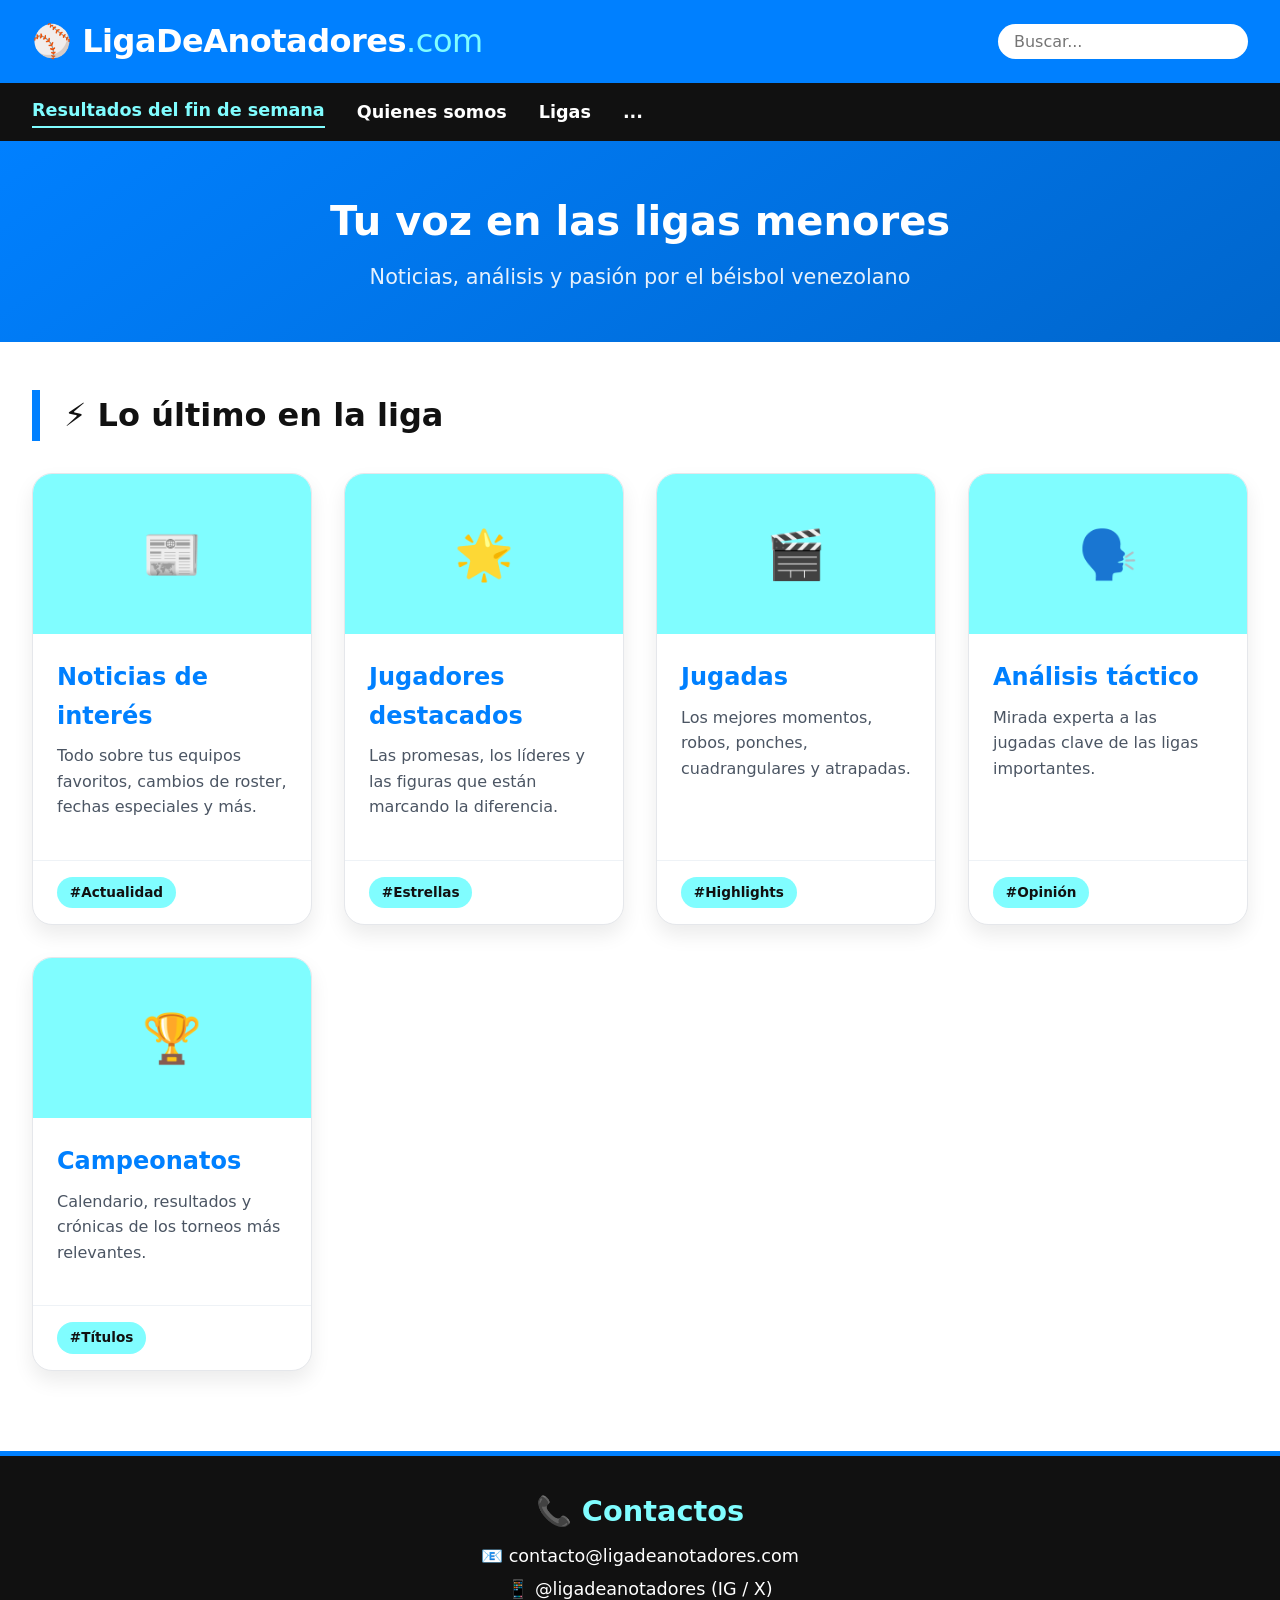
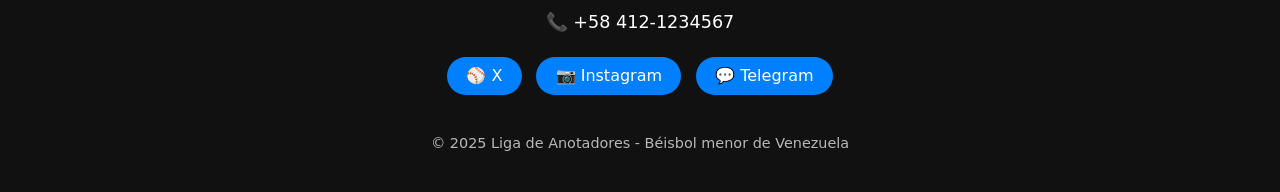
==== index.html @ 4afdf078 "prueba proyecto de beisbol" ====
<!DOCTYPE html>
<html lang="es">
<head>
    <meta charset="UTF-8">
    <meta name="viewport" content="width=device-width, initial-scale=1.0">
    <title>Liga de Anotadores - Inicio</title>
    <link rel="stylesheet" href="css/style.css">
</head>
<body>
    <header>
        <div class="logo">⚾ LigaDeAnotadores<span>.com</span></div>
        <div class="buscador">
            <input type="text" placeholder="Buscar...">
        </div>
    </header>

    <nav>
        <a href="index.html" class="active">Resultados del fin de semana</a>
        <a href="quienes-somos.html">Quienes somos</a>
        <a href="monumental.html">Ligas</a>
        <a href="#">...</a>
    </nav>

    <div class="hero">
        <h1>Tu voz en las ligas menores</h1>
        <p>Noticias, análisis y pasión por el béisbol venezolano</p>
    </div>

    <main>
        <section class="cards-section">
            <h2>⚡ Lo último en la liga</h2>
            <div class="cards-grid">
                <!-- Tarjeta 1 - Noticias de interés -->
                <div class="card">
                    <div class="card-image">📰</div>
                    <div class="card-content">
                        <h3>Noticias de interés</h3>
                        <p>Todo sobre tus equipos favoritos, cambios de roster, fechas especiales y más.</p>
                    </div>
                    <div class="card-footer">
                        <span class="badge">#Actualidad</span>
                    </div>
                </div>

                <!-- Tarjeta 2 - Jugadores destacados -->
                <div class="card">
                    <div class="card-image">🌟</div>
                    <div class="card-content">
                        <h3>Jugadores destacados</h3>
                        <p>Las promesas, los líderes y las figuras que están marcando la diferencia.</p>
                    </div>
                    <div class="card-footer">
                        <span class="badge">#Estrellas</span>
                    </div>
                </div>

                <!-- Tarjeta 3 - Jugadas -->
                <div class="card">
                    <div class="card-image">🎬</div>
                    <div class="card-content">
                        <h3>Jugadas</h3>
                        <p>Los mejores momentos, robos, ponches, cuadrangulares y atrapadas.</p>
                    </div>
                    <div class="card-footer">
                        <span class="badge">#Highlights</span>
                    </div>
                </div>

                <!-- Tarjeta 4 - Opinión de jugadas en ligas importantes -->
                <div class="card">
                    <div class="card-image">🗣️</div>
                    <div class="card-content">
                        <h3>Análisis táctico</h3>
                        <p>Mirada experta a las jugadas clave de las ligas importantes.</p>
                    </div>
                    <div class="card-footer">
                        <span class="badge">#Opinión</span>
                    </div>
                </div>

                <!-- Tarjeta 5 - Mención de campeonatos importantes -->
                <div class="card">
                    <div class="card-image">🏆</div>
                    <div class="card-content">
                        <h3>Campeonatos</h3>
                        <p>Calendario, resultados y crónicas de los torneos más relevantes.</p>
                    </div>
                    <div class="card-footer">
                        <span class="badge">#Títulos</span>
                    </div>
                </div>
            </div>
        </section>
    </main>

    <footer>
        <h3>📞 Contactos</h3>
        <p>📧 contacto@ligadeanotadores.com</p>
        <p>📱 @ligadeanotadores (IG / X)</p>
        <p>📞 +58 412-1234567</p>
        <div class="redes">
            <span>⚾ X</span>
            <span>📷 Instagram</span>
            <span>💬 Telegram</span>
        </div>
        <p style="margin-top: 2rem; font-size: 0.9rem; opacity: 0.7;">© 2025 Liga de Anotadores - Béisbol menor de Venezuela</p>
    </footer>

    <script>
        console.log('⚾ Página de Liga de Anotadores lista!');
    </script>
</body>
</html>
---- css/style.css ----
/* ===== RESET Y ESTILOS GLOBALES ===== */
* {
    margin: 0;
    padding: 0;
    box-sizing: border-box;
    font-family: system-ui, -apple-system, 'Segoe UI', Roboto, 'Helvetica Neue', sans-serif;
}

body {
    background-color: white;
    color: #111;
    line-height: 1.6;
}

/* ===== COLORES DE LA LIGA ===== */
:root {
    --primary-blue: #0080ff;
    --secondary-blue: #80fdff;
    --black: #111;
    --white: #ffffff;
}

/* ===== HEADER ===== */
header {
    background-color: var(--primary-blue);
    color: white;
    padding: 1rem 2rem;
    display: flex;
    flex-wrap: wrap;
    align-items: center;
    justify-content: space-between;
    box-shadow: 0 4px 6px rgba(0,0,0,0.1);
}

.logo {
    font-size: 2rem;
    font-weight: 800;
    letter-spacing: -0.5px;
}
.logo span {
    color: var(--secondary-blue);
    font-weight: 300;
}

.buscador input {
    padding: 0.5rem 1rem;
    border: none;
    border-radius: 30px;
    width: 250px;
    font-size: 1rem;
    outline: none;
    transition: 0.2s;
}
.buscador input:focus {
    box-shadow: 0 0 0 3px var(--secondary-blue);
}

/* ===== NAVEGACIÓN ===== */
nav {
    background-color: var(--black);
    padding: 0.8rem 2rem;
    display: flex;
    flex-wrap: wrap;
    gap: 2rem;
    align-items: center;
}
nav a {
    color: white;
    text-decoration: none;
    font-weight: 600;
    transition: 0.2s;
    font-size: 1.1rem;
}
nav a:hover {
    color: var(--secondary-blue);
    transform: translateY(-2px);
}
nav a.active {
    color: var(--secondary-blue);
    border-bottom: 2px solid var(--secondary-blue);
    padding-bottom: 2px;
}

/* ===== HERO ===== */
.hero {
    background: linear-gradient(145deg, var(--primary-blue), #0066cc);
    color: white;
    padding: 3rem 2rem;
    text-align: center;
}
.hero h1 {
    font-size: 2.5rem;
    margin-bottom: 0.5rem;
}
.hero p {
    font-size: 1.3rem;
    opacity: 0.9;
}

/* ===== SECCIÓN DE TARJETAS ===== */
.cards-section {
    padding: 3rem 2rem;
    max-width: 1400px;
    margin: 0 auto;
}
.cards-section h2 {
    font-size: 2rem;
    margin-bottom: 2rem;
    border-left: 8px solid var(--primary-blue);
    padding-left: 1.5rem;
    color: var(--black);
}

.cards-grid {
    display: grid;
    grid-template-columns: repeat(auto-fit, minmax(280px, 1fr));
    gap: 2rem;
}

.card {
    background: var(--white);
    border-radius: 20px;
    overflow: hidden;
    box-shadow: 0 10px 20px rgba(0,0,0,0.08);
    transition: 0.3s;
    border: 1px solid #e5e7eb;
    display: flex;
    flex-direction: column;
}
.card:hover {
    transform: translateY(-8px);
    box-shadow: 0 20px 30px rgba(0,128,255,0.2);
    border-color: var(--primary-blue);
}

.card-image {
    height: 160px;
    background-color: var(--secondary-blue);
    display: flex;
    align-items: center;
    justify-content: center;
    font-size: 3rem;
    color: var(--primary-blue);
    font-weight: bold;
}

.card-content {
    padding: 1.5rem;
    flex: 1;
}
.card-content h3 {
    font-size: 1.5rem;
    margin-bottom: 0.5rem;
    color: var(--primary-blue);
}
.card-content p {
    color: #4b5563;
    margin-bottom: 1rem;
}
.card-footer {
    padding: 1rem 1.5rem;
    border-top: 1px solid #eef2f6;
}
.badge {
    background-color: var(--secondary-blue);
    color: var(--black);
    padding: 0.3rem 0.8rem;
    border-radius: 50px;
    font-size: 0.85rem;
    font-weight: 600;
    display: inline-block;
}

/* ===== PÁGINA QUIENES SOMOS ===== */
.quienes-somos-container {
    display: flex;
    flex-wrap: wrap;
    max-width: 1400px;
    margin: 3rem auto;
    padding: 0 2rem;
    gap: 2rem;
}

/* Menú lateral */
.sidebar-menu {
    flex: 1;
    min-width: 280px;
    background-color: #f8fafc;
    border-radius: 20px;
    padding: 2rem;
    border: 1px solid #e5e7eb;
    height: fit-content;
}

.menu-item {
    margin-bottom: 1.5rem;
}

.menu-principal {
    font-size: 1.3rem;
    font-weight: 700;
    color: var(--primary-blue);
    margin-bottom: 0.8rem;
    border-bottom: 2px solid var(--secondary-blue);
    padding-bottom: 0.3rem;
}

.submenu {
    list-style: none;
    padding-left: 1rem;
}

.submenu li {
    margin-bottom: 0.8rem;
}

.submenu a {
    text-decoration: none;
    color: var(--black);
    font-size: 1.1rem;
    display: block;
    padding: 0.5rem 1rem;
    border-radius: 10px;
    transition: 0.2s;
}

.submenu a:hover {
    background-color: var(--secondary-blue);
    color: var(--black);
    transform: translateX(5px);
}

.submenu a.active {
    background-color: var(--primary-blue);
    color: white;
}

.menu-condiciones {
    margin-top: 2rem;
    padding-top: 1rem;
    border-top: 2px dashed var(--secondary-blue);
}

.menu-condiciones a {
    display: block;
    text-decoration: none;
    color: var(--black);
    font-size: 1.2rem;
    font-weight: 600;
    padding: 0.8rem 1rem;
    background-color: #e5e7eb;
    border-radius: 10px;
    transition: 0.2s;
}

.menu-condiciones a:hover {
    background-color: var(--primary-blue);
    color: white;
}

/* Área de contenido dinámico */
.content-area {
    flex: 3;
    min-width: 300px;
    background-color: white;
    border-radius: 20px;
    padding: 2rem;
    border: 1px solid #e5e7eb;
    box-shadow: 0 5px 15px rgba(0,0,0,0.05);
}

.content-header {
    display: flex;
    align-items: center;
    gap: 1rem;
    margin-bottom: 2rem;
    border-bottom: 3px solid var(--secondary-blue);
    padding-bottom: 1rem;
}

.content-header h2 {
    font-size: 2rem;
    color: var(--primary-blue);
}

.content-header .icon {
    font-size: 2.5rem;
}

.content-body {
    font-size: 1.1rem;
    color: #334155;
}

.content-body p {
    margin-bottom: 1.2rem;
}

.content-body ul, .content-body ol {
    margin-left: 1.5rem;
    margin-bottom: 1.2rem;
}

.content-body li {
    margin-bottom: 0.5rem;
}

.highlight-box {
    background-color: var(--secondary-blue);
    padding: 1.5rem;
    border-radius: 15px;
    margin: 1.5rem 0;
    border-left: 5px solid var(--primary-blue);
}

.highlight-box h4 {
    color: var(--primary-blue);
    margin-bottom: 0.5rem;
    font-size: 1.3rem;
}

/* ===== FOOTER ===== */
footer {
    background-color: var(--black);
    color: white;
    padding: 2rem;
    text-align: center;
    margin-top: 2rem;
    border-top: 5px solid var(--primary-blue);
}
footer h3 {
    font-size: 1.8rem;
    color: var(--secondary-blue);
    margin-bottom: 0.5rem;
}
footer p {
    margin: 0.3rem 0;
    font-size: 1.1rem;
}
.redes {
    margin-top: 1rem;
}
.redes span {
    display: inline-block;
    background: var(--primary-blue);
    color: white;
    padding: 0.4rem 1.2rem;
    border-radius: 30px;
    margin: 0.3rem;
    font-weight: 500;
}

/* ===== RESPONSIVE ===== */
@media (max-width: 768px) {
    header {
        flex-direction: column;
        gap: 1rem;
        text-align: center;
    }
    .buscador input {
        width: 100%;
    }
    nav {
        justify-content: center;
        gap: 1rem;
    }
    .hero h1 {
        font-size: 2rem;
    }
    .quienes-somos-container {
        flex-direction: column;
    }
    .sidebar-menu {
        width: 100%;
    }
}

@media (max-width: 480px) {
    nav {
        flex-direction: column;
        align-items: center;
    }
    .cards-section {
        padding: 2rem 1rem;
    }
}
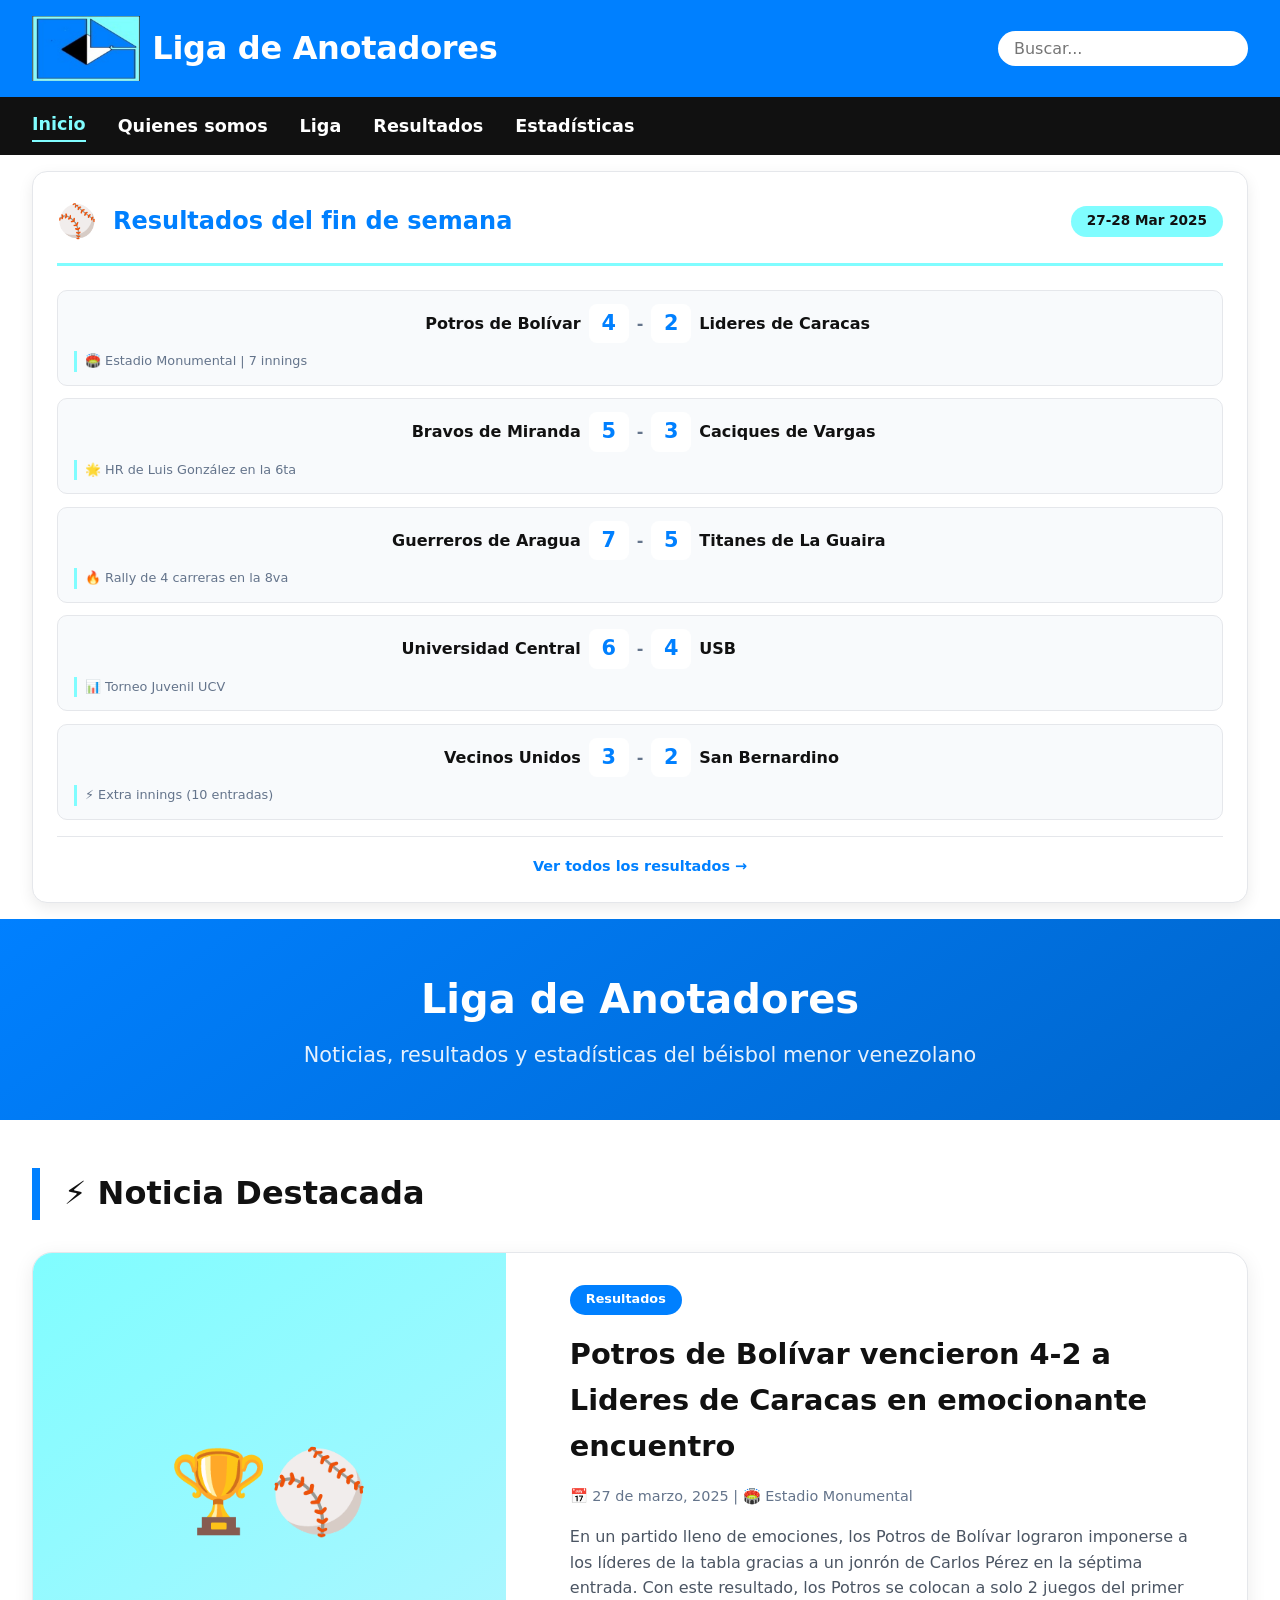
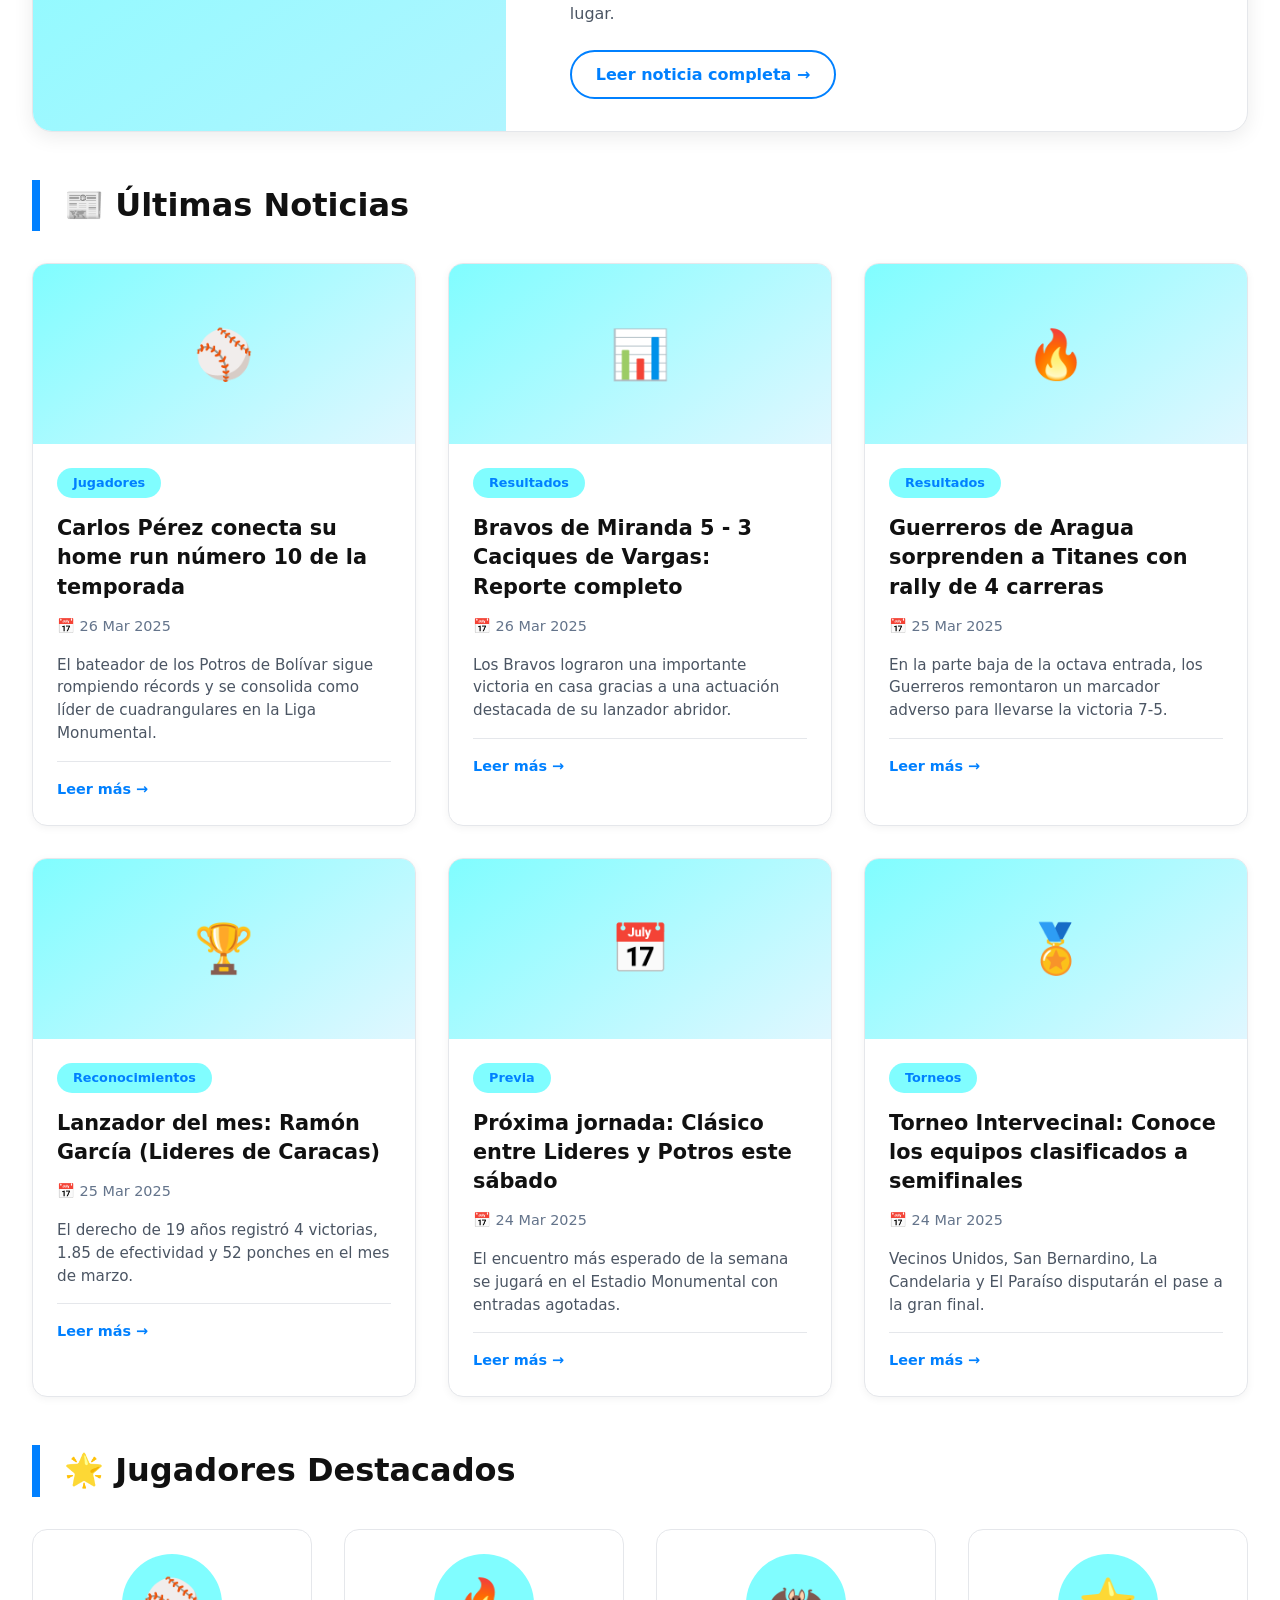
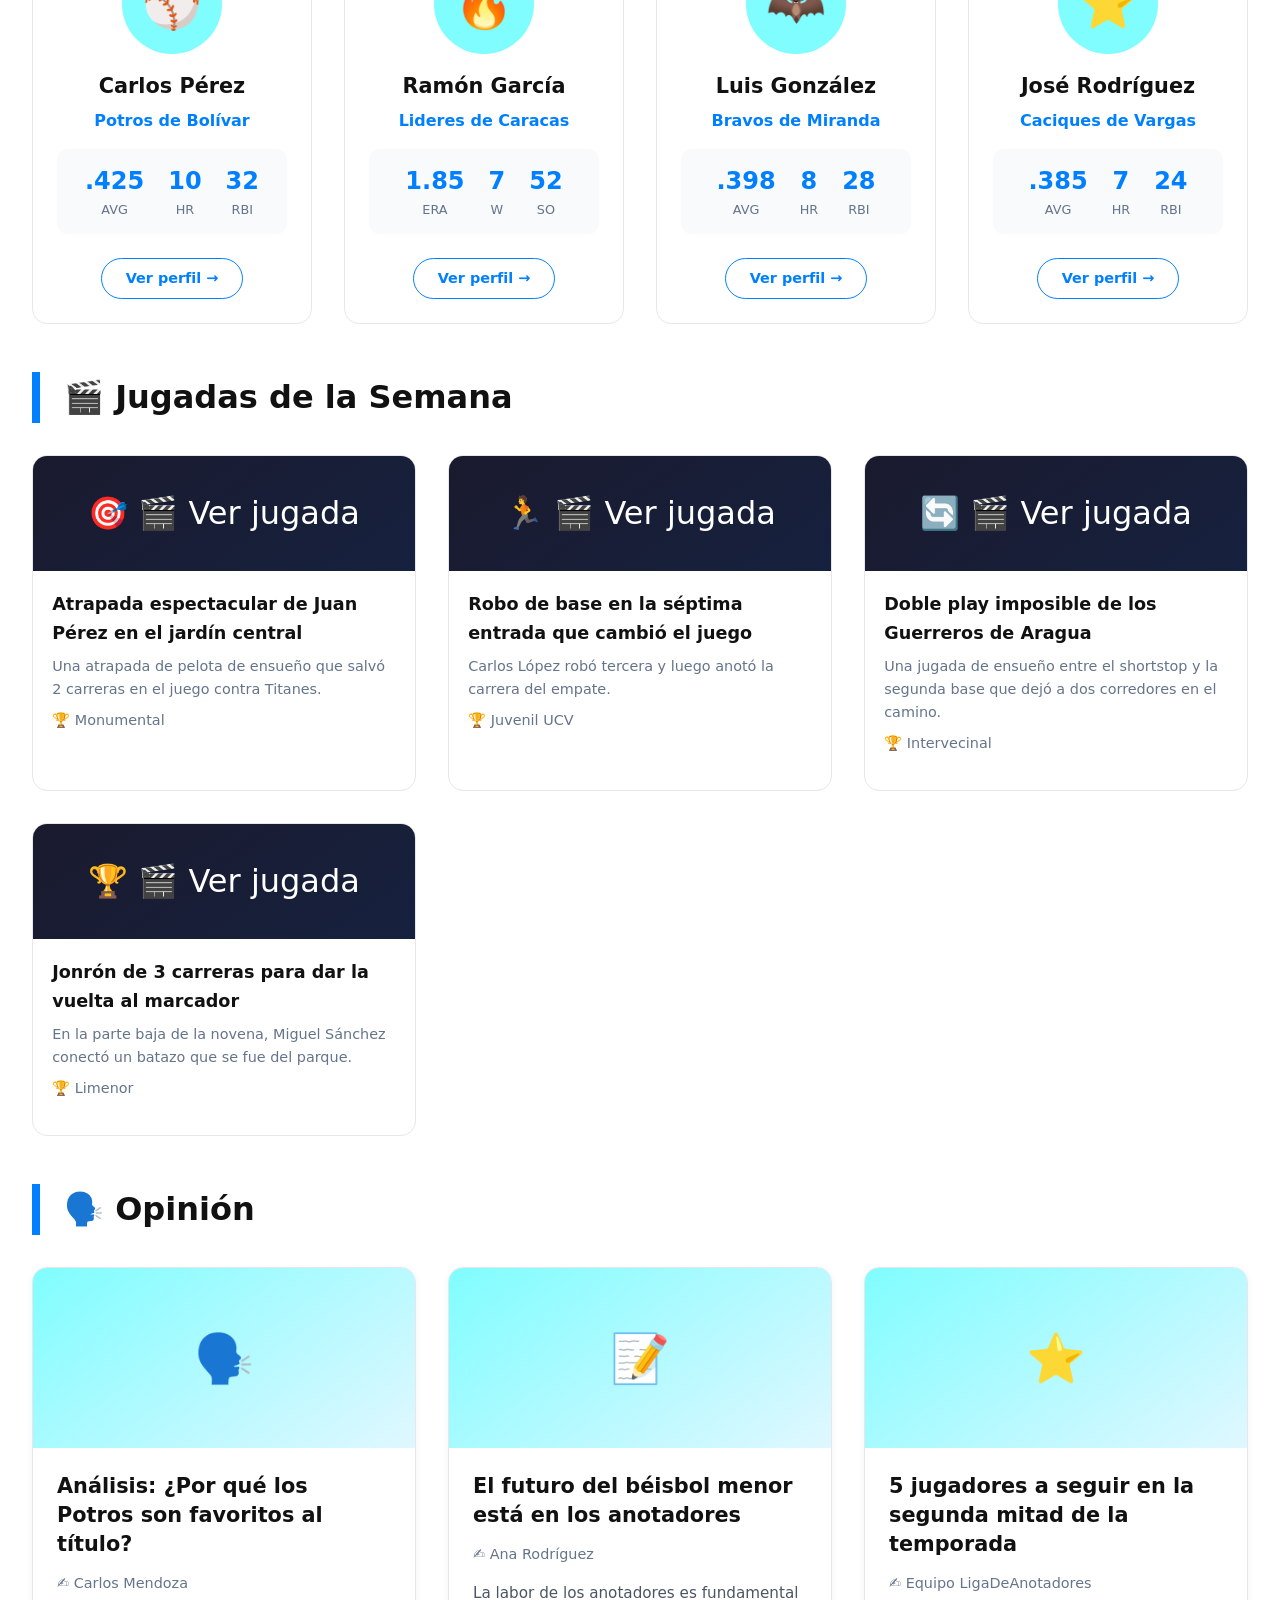
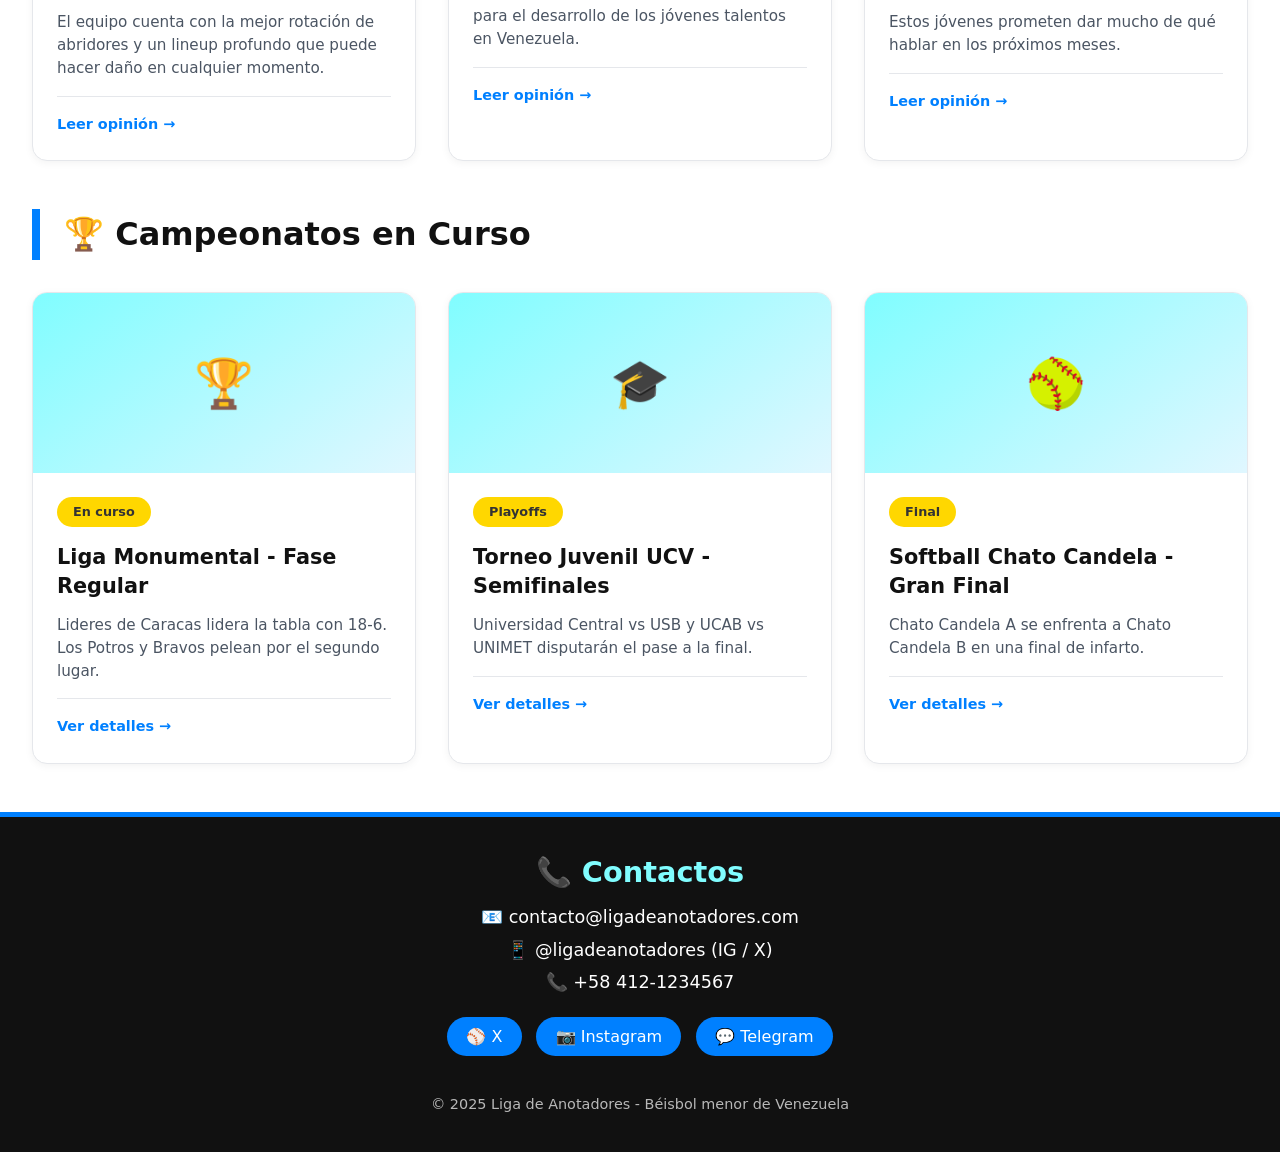
==== commit 0bb2e984: "Completada estructura completa del sitio: portal de noticias, página de ligas con acordeón, seccione" ====
--- a/index.html
+++ b/index.html
@@ -3,92 +3,668 @@
 <head>
     <meta charset="UTF-8">
     <meta name="viewport" content="width=device-width, initial-scale=1.0">
-    <title>Liga de Anotadores - Inicio</title>
+    <title>Liga de Anotadores - Noticias del Béisbol Menor</title>
     <link rel="stylesheet" href="css/style.css">
+    <style>
+        /* Estilos específicos para el portal de noticias */
+        .hero {
+            background: linear-gradient(145deg, var(--primary-blue), #0066cc);
+            color: white;
+            padding: 3rem 2rem;
+            text-align: center;
+        }
+
+        .hero h1 {
+            font-size: 2.5rem;
+            margin-bottom: 0.5rem;
+        }
+
+        .hero p {
+            font-size: 1.3rem;
+            opacity: 0.9;
+        }
+
+        /* Sección de noticias destacadas */
+        .destacados {
+            max-width: 1400px;
+            margin: 3rem auto;
+            padding: 0 2rem;
+        }
+
+        .destacados h2 {
+            font-size: 2rem;
+            margin-bottom: 2rem;
+            border-left: 8px solid var(--primary-blue);
+            padding-left: 1.5rem;
+            color: var(--black);
+        }
+
+        .noticia-principal {
+            display: grid;
+            grid-template-columns: 1fr 1.5fr;
+            gap: 2rem;
+            background: white;
+            border-radius: 20px;
+            overflow: hidden;
+            margin-bottom: 3rem;
+            box-shadow: 0 5px 20px rgba(0,0,0,0.08);
+            border: 1px solid #e5e7eb;
+            transition: 0.3s;
+        }
+
+        .noticia-principal:hover {
+            transform: translateY(-5px);
+            box-shadow: 0 15px 30px rgba(0,128,255,0.15);
+            border-color: var(--primary-blue);
+        }
+
+        .noticia-principal-imagen {
+            background: linear-gradient(145deg, var(--secondary-blue), #b0f5ff);
+            display: flex;
+            align-items: center;
+            justify-content: center;
+            font-size: 5rem;
+            min-height: 300px;
+        }
+
+        .noticia-principal-contenido {
+            padding: 2rem;
+        }
+
+        .categoria-tag {
+            display: inline-block;
+            background: var(--primary-blue);
+            color: white;
+            padding: 0.3rem 1rem;
+            border-radius: 20px;
+            font-size: 0.8rem;
+            font-weight: 600;
+            margin-bottom: 1rem;
+        }
+
+        .noticia-principal-contenido h3 {
+            font-size: 1.8rem;
+            margin-bottom: 1rem;
+            color: var(--black);
+        }
+
+        .noticia-principal-contenido .resumen {
+            color: #4b5563;
+            line-height: 1.6;
+            margin-bottom: 1.5rem;
+        }
+
+        .fecha {
+            color: #64748b;
+            font-size: 0.9rem;
+            margin-bottom: 1rem;
+        }
+
+        .btn-leer-mas {
+            display: inline-block;
+            background: transparent;
+            color: var(--primary-blue);
+            border: 2px solid var(--primary-blue);
+            padding: 0.6rem 1.5rem;
+            border-radius: 30px;
+            text-decoration: none;
+            font-weight: 600;
+            transition: 0.2s;
+        }
+
+        .btn-leer-mas:hover {
+            background: var(--primary-blue);
+            color: white;
+        }
+
+        /* Grid de noticias */
+        .grid-noticias {
+            display: grid;
+            grid-template-columns: repeat(auto-fill, minmax(350px, 1fr));
+            gap: 2rem;
+            margin-bottom: 3rem;
+        }
+
+        .card-noticia {
+            background: white;
+            border-radius: 15px;
+            overflow: hidden;
+            border: 1px solid #e5e7eb;
+            transition: 0.3s;
+            box-shadow: 0 2px 8px rgba(0,0,0,0.05);
+        }
+
+        .card-noticia:hover {
+            transform: translateY(-5px);
+            box-shadow: 0 10px 25px rgba(0,128,255,0.12);
+            border-color: var(--primary-blue);
+        }
+
+        .card-imagen {
+            background: linear-gradient(145deg, var(--secondary-blue), #e0f7ff);
+            padding: 2rem;
+            text-align: center;
+            font-size: 3rem;
+            min-height: 180px;
+            display: flex;
+            align-items: center;
+            justify-content: center;
+        }
+
+        .card-contenido {
+            padding: 1.5rem;
+        }
+
+        .card-contenido h3 {
+            font-size: 1.3rem;
+            margin-bottom: 0.8rem;
+            color: var(--black);
+            line-height: 1.4;
+        }
+
+        .card-contenido .resumen {
+            color: #4b5563;
+            font-size: 0.95rem;
+            line-height: 1.5;
+            margin-bottom: 1rem;
+        }
+
+        .card-footer-noticia {
+            display: flex;
+            justify-content: space-between;
+            align-items: center;
+            padding-top: 1rem;
+            border-top: 1px solid #e5e7eb;
+            margin-top: 1rem;
+        }
+
+        .leer-mas {
+            color: var(--primary-blue);
+            text-decoration: none;
+            font-weight: 600;
+            font-size: 0.9rem;
+        }
+
+        .leer-mas:hover {
+            text-decoration: underline;
+        }
+
+        /* Sección de jugadores destacados */
+        .jugadores-destacados {
+            max-width: 1400px;
+            margin: 3rem auto;
+            padding: 0 2rem;
+        }
+
+        .jugadores-destacados h2 {
+            font-size: 2rem;
+            margin-bottom: 2rem;
+            border-left: 8px solid var(--primary-blue);
+            padding-left: 1.5rem;
+            color: var(--black);
+        }
+
+        .jugadores-grid {
+            display: grid;
+            grid-template-columns: repeat(auto-fill, minmax(280px, 1fr));
+            gap: 2rem;
+        }
+
+        .card-jugador {
+            background: white;
+            border-radius: 15px;
+            padding: 1.5rem;
+            text-align: center;
+            border: 1px solid #e5e7eb;
+            transition: 0.3s;
+        }
+
+        .card-jugador:hover {
+            transform: translateY(-5px);
+            border-color: var(--primary-blue);
+            box-shadow: 0 10px 25px rgba(0,128,255,0.1);
+        }
+
+        .avatar-jugador {
+            background: var(--secondary-blue);
+            width: 100px;
+            height: 100px;
+            border-radius: 50%;
+            display: flex;
+            align-items: center;
+            justify-content: center;
+            margin: 0 auto 1rem;
+            font-size: 3rem;
+        }
+
+        .card-jugador h3 {
+            font-size: 1.3rem;
+            margin-bottom: 0.3rem;
+        }
+
+        .equipo-jugador {
+            color: var(--primary-blue);
+            font-weight: 600;
+            margin-bottom: 0.5rem;
+        }
+
+        .stats-jugador {
+            display: flex;
+            justify-content: center;
+            gap: 1.5rem;
+            margin: 1rem 0;
+            padding: 0.8rem;
+            background: #f8fafc;
+            border-radius: 10px;
+        }
+
+        .stat {
+            text-align: center;
+        }
+
+        .stat-valor {
+            font-size: 1.5rem;
+            font-weight: 800;
+            color: var(--primary-blue);
+        }
+
+        .stat-label {
+            font-size: 0.8rem;
+            color: #64748b;
+        }
+
+        .ver-perfil {
+            display: inline-block;
+            background: transparent;
+            color: var(--primary-blue);
+            border: 1px solid var(--primary-blue);
+            padding: 0.5rem 1.5rem;
+            border-radius: 25px;
+            text-decoration: none;
+            font-size: 0.9rem;
+            font-weight: 600;
+            transition: 0.2s;
+            margin-top: 0.5rem;
+        }
+
+        .ver-perfil:hover {
+            background: var(--primary-blue);
+            color: white;
+        }
+
+        /* Sección de jugadas destacadas */
+        .jugadas-destacadas {
+            max-width: 1400px;
+            margin: 3rem auto;
+            padding: 0 2rem;
+        }
+
+        .jugadas-destacadas h2 {
+            font-size: 2rem;
+            margin-bottom: 2rem;
+            border-left: 8px solid var(--primary-blue);
+            padding-left: 1.5rem;
+            color: var(--black);
+        }
+
+        .jugadas-grid {
+            display: grid;
+            grid-template-columns: repeat(auto-fill, minmax(300px, 1fr));
+            gap: 2rem;
+        }
+
+        .card-jugada {
+            background: white;
+            border-radius: 15px;
+            overflow: hidden;
+            border: 1px solid #e5e7eb;
+            transition: 0.3s;
+        }
+
+        .card-jugada:hover {
+            transform: translateY(-5px);
+            border-color: var(--primary-blue);
+        }
+
+        .video-placeholder {
+            background: linear-gradient(145deg, #1a1a2e, #16213e);
+            padding: 2rem;
+            text-align: center;
+            color: white;
+            font-size: 2rem;
+            cursor: pointer;
+        }
+
+        .jugada-info {
+            padding: 1.2rem;
+        }
+
+        .jugada-info h3 {
+            font-size: 1.1rem;
+            margin-bottom: 0.5rem;
+        }
+
+        .jugada-info p {
+            color: #64748b;
+            font-size: 0.9rem;
+        }
+
+        @media (max-width: 768px) {
+            .noticia-principal {
+                grid-template-columns: 1fr;
+            }
+            
+            .noticia-principal-imagen {
+                min-height: 200px;
+            }
+            
+            .noticia-principal-contenido h3 {
+                font-size: 1.4rem;
+            }
+            
+            .grid-noticias {
+                grid-template-columns: 1fr;
+            }
+            
+            .jugadores-grid, .jugadas-grid {
+                grid-template-columns: 1fr;
+            }
+        }
+        /* Resultados del fin de semana */
+.resultados-semana {
+    background: white;
+    border-radius: 15px;
+    padding: 1.5rem;
+    margin: 1rem 2rem;
+    box-shadow: 0 5px 15px rgba(0,0,0,0.08);
+    border: 1px solid #e5e7eb;
+}
+
+.resultados-header {
+    display: flex;
+    align-items: center;
+    justify-content: space-between;
+    flex-wrap: wrap;
+    gap: 1rem;
+    margin-bottom: 1.5rem;
+    padding-bottom: 1rem;
+    border-bottom: 3px solid var(--secondary-blue);
+}
+
+.resultados-icono {
+    font-size: 2rem;
+}
+
+.resultados-header h3 {
+    font-size: 1.5rem;
+    font-weight: 700;
+    color: var(--primary-blue);
+    margin: 0;
+    flex: 1;
+}
+
+.resultados-fecha {
+    background: var(--secondary-blue);
+    padding: 0.3rem 1rem;
+    border-radius: 20px;
+    font-size: 0.85rem;
+    font-weight: 600;
+    color: var(--black);
+}
+
+.resultados-grid {
+    display: flex;
+    flex-direction: column;
+    gap: 0.8rem;
+    margin-bottom: 1rem;
+}
+
+.resultado-item {
+    padding: 0.8rem 1rem;
+    background: #f8fafc;
+    border-radius: 10px;
+    transition: 0.2s;
+    border: 1px solid #e5e7eb;
+}
+
+.resultado-item:hover {
+    background: white;
+    border-color: var(--primary-blue);
+    transform: translateX(5px);
+}
+
+.resultado-equipos {
+    display: flex;
+    align-items: center;
+    flex-wrap: wrap;
+    gap: 0.5rem;
+    font-weight: 600;
+}
+
+.equipo-local, .equipo-visitante {
+    flex: 1;
+}
+
+.equipo-local {
+    text-align: right;
+    color: var(--black);
+}
+
+.equipo-visitante {
+    text-align: left;
+    color: var(--black);
+}
+
+.resultado-marcador {
+    font-size: 1.3rem;
+    font-weight: 800;
+    color: var(--primary-blue);
+    background: white;
+    padding: 0.2rem 0.6rem;
+    border-radius: 8px;
+    min-width: 40px;
+    text-align: center;
+}
+
+.resultado-guion {
+    font-weight: 800;
+    color: #64748b;
+}
+
+.resultado-detalle {
+    font-size: 0.8rem;
+    color: #64748b;
+    margin-top: 0.5rem;
+    padding-left: 0.5rem;
+    border-left: 3px solid var(--secondary-blue);
+}
+
+.resultados-footer {
+    text-align: center;
+    padding-top: 1rem;
+    border-top: 1px solid #e5e7eb;
+    margin-top: 0.5rem;
+}
+
+.ver-todos {
+    display: inline-block;
+    color: var(--primary-blue);
+    text-decoration: none;
+    font-weight: 600;
+    font-size: 0.9rem;
+    transition: 0.2s;
+}
+
+.ver-todos:hover {
+    transform: translateX(5px);
+    text-decoration: underline;
+}
+
+@media (max-width: 768px) {
+    .resultados-semana {
+        margin: 1rem;
+        padding: 1rem;
+    }
+    
+    .resultados-header {
+        flex-direction: column;
+        text-align: center;
+    }
+    
+    .resultado-equipos {
+        justify-content: center;
+    }
+    
+    .equipo-local, .equipo-visitante {
+        flex: 0 1 auto;
+    }
+}
+    </style>
 </head>
 <body>
     <header>
-        <div class="logo">⚾ LigaDeAnotadores<span>.com</span></div>
+        <div class="logo">
+            <img src="img/logo.png" alt="Liga de Anotadores" class="logo-img">
+            <div class="logo-text">
+                Liga de Anotadores<span></span>
+            </div>
+        </div>
         <div class="buscador">
             <input type="text" placeholder="Buscar...">
         </div>
     </header>
-
+    
     <nav>
-        <a href="index.html" class="active">Resultados del fin de semana</a>
+        <a href="index.html" class="active">Inicio</a>
         <a href="quienes-somos.html">Quienes somos</a>
-        <a href="monumental.html">Ligas</a>
-        <a href="#">...</a>
+        <a href="liga.html">Liga</a>
+        <a href="#">Resultados</a>
+        <a href="#">Estadísticas</a>
     </nav>
+        <div class="resultados-semana">
+        <div class="resultados-header">
+            <span class="resultados-icono">⚾</span>
+            <h3>Resultados del fin de semana</h3>
+            <span class="resultados-fecha">27-28 Mar 2025</span>
+        </div>
+        <div class="resultados-grid">
+            <div class="resultado-item">
+                <div class="resultado-equipos">
+                    <span class="equipo-local">Potros de Bolívar</span>
+                    <span class="resultado-marcador">4</span>
+                    <span class="resultado-guion">-</span>
+                    <span class="resultado-marcador">2</span>
+                    <span class="equipo-visitante">Lideres de Caracas</span>
+                </div>
+                <div class="resultado-detalle">🏟️ Estadio Monumental | 7 innings</div>
+            </div>
+            <div class="resultado-item">
+                <div class="resultado-equipos">
+                    <span class="equipo-local">Bravos de Miranda</span>
+                    <span class="resultado-marcador">5</span>
+                    <span class="resultado-guion">-</span>
+                    <span class="resultado-marcador">3</span>
+                    <span class="equipo-visitante">Caciques de Vargas</span>
+                </div>
+                <div class="resultado-detalle">🌟 HR de Luis González en la 6ta</div>
+            </div>
+            <div class="resultado-item">
+                <div class="resultado-equipos">
+                    <span class="equipo-local">Guerreros de Aragua</span>
+                    <span class="resultado-marcador">7</span>
+                    <span class="resultado-guion">-</span>
+                    <span class="resultado-marcador">5</span>
+                    <span class="equipo-visitante">Titanes de La Guaira</span>
+                </div>
+                <div class="resultado-detalle">🔥 Rally de 4 carreras en la 8va</div>
+            </div>
+            <div class="resultado-item">
+                <div class="resultado-equipos">
+                    <span class="equipo-local">Universidad Central</span>
+                    <span class="resultado-marcador">6</span>
+                    <span class="resultado-guion">-</span>
+                    <span class="resultado-marcador">4</span>
+                    <span class="equipo-visitante">USB</span>
+                </div>
+                <div class="resultado-detalle">📊 Torneo Juvenil UCV</div>
+            </div>
+            <div class="resultado-item">
+                <div class="resultado-equipos">
+                    <span class="equipo-local">Vecinos Unidos</span>
+                    <span class="resultado-marcador">3</span>
+                    <span class="resultado-guion">-</span>
+                    <span class="resultado-marcador">2</span>
+                    <span class="equipo-visitante">San Bernardino</span>
+                </div>
+                <div class="resultado-detalle">⚡ Extra innings (10 entradas)</div>
+            </div>
+        </div>
+        <div class="resultados-footer">
+            <a href="#" class="ver-todos">Ver todos los resultados →</a>
+        </div>
+    </div>
+    
 
     <div class="hero">
-        <h1>Tu voz en las ligas menores</h1>
-        <p>Noticias, análisis y pasión por el béisbol venezolano</p>
+        <h1>Liga de Anotadores</h1>
+        <p>Noticias, resultados y estadísticas del béisbol menor venezolano</p>
     </div>
 
     <main>
-        <section class="cards-section">
-            <h2>⚡ Lo último en la liga</h2>
-            <div class="cards-grid">
-                <!-- Tarjeta 1 - Noticias de interés -->
-                <div class="card">
-                    <div class="card-image">📰</div>
-                    <div class="card-content">
-                        <h3>Noticias de interés</h3>
-                        <p>Todo sobre tus equipos favoritos, cambios de roster, fechas especiales y más.</p>
-                    </div>
-                    <div class="card-footer">
-                        <span class="badge">#Actualidad</span>
-                    </div>
+        <!-- Noticia Principal Destacada -->
+        <section class="destacados">
+            <h2>⚡ Noticia Destacada</h2>
+            <div class="noticia-principal">
+                <div class="noticia-principal-imagen">
+                    🏆⚾
                 </div>
-
-                <!-- Tarjeta 2 - Jugadores destacados -->
-                <div class="card">
-                    <div class="card-image">🌟</div>
-                    <div class="card-content">
-                        <h3>Jugadores destacados</h3>
-                        <p>Las promesas, los líderes y las figuras que están marcando la diferencia.</p>
-                    </div>
-                    <div class="card-footer">
-                        <span class="badge">#Estrellas</span>
-                    </div>
+                <div class="noticia-principal-contenido">
+                    <span class="categoria-tag">Resultados</span>
+                    <h3>Potros de Bolívar vencieron 4-2 a Lideres de Caracas en emocionante encuentro</h3>
+                    <div class="fecha">📅 27 de marzo, 2025 | 🏟️ Estadio Monumental</div>
+                    <p class="resumen">En un partido lleno de emociones, los Potros de Bolívar lograron imponerse a los líderes de la tabla gracias a un jonrón de Carlos Pérez en la séptima entrada. Con este resultado, los Potros se colocan a solo 2 juegos del primer lugar.</p>
+                    <a href="#" class="btn-leer-mas">Leer noticia completa →</a>
                 </div>
-
-                <!-- Tarjeta 3 - Jugadas -->
-                <div class="card">
-                    <div class="card-image">🎬</div>
-                    <div class="card-content">
-                        <h3>Jugadas</h3>
-                        <p>Los mejores momentos, robos, ponches, cuadrangulares y atrapadas.</p>
-                    </div>
-                    <div class="card-footer">
-                        <span class="badge">#Highlights</span>
-                    </div>
-                </div>
-
-                <!-- Tarjeta 4 - Opinión de jugadas en ligas importantes -->
-                <div class="card">
-                    <div class="card-image">🗣️</div>
-                    <div class="card-content">
-                        <h3>Análisis táctico</h3>
-                        <p>Mirada experta a las jugadas clave de las ligas importantes.</p>
-                    </div>
-                    <div class="card-footer">
-                        <span class="badge">#Opinión</span>
-                    </div>
-                </div>
-
-                <!-- Tarjeta 5 - Mención de campeonatos importantes -->
-                <div class="card">
-                    <div class="card-image">🏆</div>
-                    <div class="card-content">
-                        <h3>Campeonatos</h3>
-                        <p>Calendario, resultados y crónicas de los torneos más relevantes.</p>
-                    </div>
-                    <div class="card-footer">
-                        <span class="badge">#Títulos</span>
-                    </div>
-                </div>
+            </div>
+        </section>
+
+        <!-- Grid de Noticias Recientes -->
+        <section class="destacados">
+            <h2>📰 Últimas Noticias</h2>
+            <div class="grid-noticias" id="noticias-recientes">
+                <!-- Se llena con JavaScript -->
+            </div>
+        </section>
+
+        <!-- Jugadores Destacados -->
+        <section class="jugadores-destacados">
+            <h2>🌟 Jugadores Destacados</h2>
+            <div class="jugadores-grid" id="jugadores-destacados">
+                <!-- Se llena con JavaScript -->
+            </div>
+        </section>
+
+        <!-- Jugadas Destacadas -->
+        <section class="jugadas-destacadas">
+            <h2>🎬 Jugadas de la Semana</h2>
+            <div class="jugadas-grid" id="jugadas-destacadas">
+                <!-- Se llena con JavaScript -->
+            </div>
+        </section>
+
+        <!-- Opinión sobre ligas importantes -->
+        <section class="destacados">
+            <h2>🗣️ Opinión</h2>
+            <div class="grid-noticias" id="opiniones">
+                <!-- Se llena con JavaScript -->
+            </div>
+        </section>
+
+        <!-- Campeonatos importantes -->
+        <section class="destacados">
+            <h2>🏆 Campeonatos en Curso</h2>
+            <div class="grid-noticias" id="campeonatos">
+                <!-- Se llena con JavaScript -->
             </div>
         </section>
     </main>
@@ -107,7 +683,279 @@
     </footer>
 
     <script>
-        console.log('⚾ Página de Liga de Anotadores lista!');
+        // Datos de noticias
+        const noticias = [
+            {
+                titulo: "Carlos Pérez conecta su home run número 10 de la temporada",
+                resumen: "El bateador de los Potros de Bolívar sigue rompiendo récords y se consolida como líder de cuadrangulares en la Liga Monumental.",
+                categoria: "Jugadores",
+                fecha: "26 Mar 2025",
+                icono: "⚾"
+            },
+            {
+                titulo: "Bravos de Miranda 5 - 3 Caciques de Vargas: Reporte completo",
+                resumen: "Los Bravos lograron una importante victoria en casa gracias a una actuación destacada de su lanzador abridor.",
+                categoria: "Resultados",
+                fecha: "26 Mar 2025",
+                icono: "📊"
+            },
+            {
+                titulo: "Guerreros de Aragua sorprenden a Titanes con rally de 4 carreras",
+                resumen: "En la parte baja de la octava entrada, los Guerreros remontaron un marcador adverso para llevarse la victoria 7-5.",
+                categoria: "Resultados",
+                fecha: "25 Mar 2025",
+                icono: "🔥"
+            },
+            {
+                titulo: "Lanzador del mes: Ramón García (Lideres de Caracas)",
+                resumen: "El derecho de 19 años registró 4 victorias, 1.85 de efectividad y 52 ponches en el mes de marzo.",
+                categoria: "Reconocimientos",
+                fecha: "25 Mar 2025",
+                icono: "🏆"
+            },
+            {
+                titulo: "Próxima jornada: Clásico entre Lideres y Potros este sábado",
+                resumen: "El encuentro más esperado de la semana se jugará en el Estadio Monumental con entradas agotadas.",
+                categoria: "Previa",
+                fecha: "24 Mar 2025",
+                icono: "📅"
+            },
+            {
+                titulo: "Torneo Intervecinal: Conoce los equipos clasificados a semifinales",
+                resumen: "Vecinos Unidos, San Bernardino, La Candelaria y El Paraíso disputarán el pase a la gran final.",
+                categoria: "Torneos",
+                fecha: "24 Mar 2025",
+                icono: "🏅"
+            }
+        ];
+
+        // Datos de jugadores destacados
+        const jugadoresDestacados = [
+            {
+                nombre: "Carlos Pérez",
+                equipo: "Potros de Bolívar",
+                posicion: "Jardinero",
+                stats: { avg: ".425", hr: "10", rbi: "32" },
+                avatar: "⚾"
+            },
+            {
+                nombre: "Ramón García",
+                equipo: "Lideres de Caracas",
+                posicion: "Lanzador",
+                stats: { era: "1.85", w: "7", so: "52" },
+                avatar: "🔥"
+            },
+            {
+                nombre: "Luis González",
+                equipo: "Bravos de Miranda",
+                posicion: "Bateador Designado",
+                stats: { avg: ".398", hr: "8", rbi: "28" },
+                avatar: "🦇"
+            },
+            {
+                nombre: "José Rodríguez",
+                equipo: "Caciques de Vargas",
+                posicion: "Shortstop",
+                stats: { avg: ".385", hr: "7", rbi: "24" },
+                avatar: "⭐"
+            }
+        ];
+
+        // Datos de jugadas destacadas
+        const jugadasDestacadas = [
+            {
+                titulo: "Atrapada espectacular de Juan Pérez en el jardín central",
+                descripcion: "Una atrapada de pelota de ensueño que salvó 2 carreras en el juego contra Titanes.",
+                torneo: "Monumental",
+                icono: "🎯"
+            },
+            {
+                titulo: "Robo de base en la séptima entrada que cambió el juego",
+                descripcion: "Carlos López robó tercera y luego anotó la carrera del empate.",
+                torneo: "Juvenil UCV",
+                icono: "🏃"
+            },
+            {
+                titulo: "Doble play imposible de los Guerreros de Aragua",
+                descripcion: "Una jugada de ensueño entre el shortstop y la segunda base que dejó a dos corredores en el camino.",
+                torneo: "Intervecinal",
+                icono: "🔄"
+            },
+            {
+                titulo: "Jonrón de 3 carreras para dar la vuelta al marcador",
+                descripcion: "En la parte baja de la novena, Miguel Sánchez conectó un batazo que se fue del parque.",
+                torneo: "Limenor",
+                icono: "🏆"
+            }
+        ];
+
+        // Datos de opiniones
+        const opiniones = [
+            {
+                titulo: "Análisis: ¿Por qué los Potros son favoritos al título?",
+                resumen: "El equipo cuenta con la mejor rotación de abridores y un lineup profundo que puede hacer daño en cualquier momento.",
+                autor: "Carlos Mendoza",
+                icono: "🗣️"
+            },
+            {
+                titulo: "El futuro del béisbol menor está en los anotadores",
+                resumen: "La labor de los anotadores es fundamental para el desarrollo de los jóvenes talentos en Venezuela.",
+                autor: "Ana Rodríguez",
+                icono: "📝"
+            },
+            {
+                titulo: "5 jugadores a seguir en la segunda mitad de la temporada",
+                resumen: "Estos jóvenes prometen dar mucho de qué hablar en los próximos meses.",
+                autor: "Equipo LigaDeAnotadores",
+                icono: "⭐"
+            }
+        ];
+
+        // Datos de campeonatos
+        const campeonatos = [
+            {
+                titulo: "Liga Monumental - Fase Regular",
+                resumen: "Lideres de Caracas lidera la tabla con 18-6. Los Potros y Bravos pelean por el segundo lugar.",
+                estado: "En curso",
+                icono: "🏆"
+            },
+            {
+                titulo: "Torneo Juvenil UCV - Semifinales",
+                resumen: "Universidad Central vs USB y UCAB vs UNIMET disputarán el pase a la final.",
+                estado: "Playoffs",
+                icono: "🎓"
+            },
+            {
+                titulo: "Softball Chato Candela - Gran Final",
+                resumen: "Chato Candela A se enfrenta a Chato Candela B en una final de infarto.",
+                estado: "Final",
+                icono: "🥎"
+            }
+        ];
+
+        // Renderizar noticias
+        function renderizarNoticias() {
+            const container = document.getElementById('noticias-recientes');
+            container.innerHTML = '';
+            
+            noticias.forEach(noticia => {
+                container.innerHTML += `
+                    <div class="card-noticia">
+                        <div class="card-imagen">${noticia.icono}</div>
+                        <div class="card-contenido">
+                            <span class="categoria-tag" style="background: var(--secondary-blue); color: var(--primary-blue);">${noticia.categoria}</span>
+                            <h3>${noticia.titulo}</h3>
+                            <div class="fecha" style="margin-top: 0.5rem;">📅 ${noticia.fecha}</div>
+                            <p class="resumen">${noticia.resumen}</p>
+                            <div class="card-footer-noticia">
+                                <a href="#" class="leer-mas">Leer más →</a>
+                            </div>
+                        </div>
+                    </div>
+                `;
+            });
+        }
+
+        // Renderizar jugadores destacados
+        function renderizarJugadores() {
+            const container = document.getElementById('jugadores-destacados');
+            container.innerHTML = '';
+            
+            jugadoresDestacados.forEach(jugador => {
+                container.innerHTML += `
+                    <div class="card-jugador">
+                        <div class="avatar-jugador">${jugador.avatar}</div>
+                        <h3>${jugador.nombre}</h3>
+                        <div class="equipo-jugador">${jugador.equipo}</div>
+                        <div class="stats-jugador">
+                            ${Object.entries(jugador.stats).map(([key, val]) => `
+                                <div class="stat">
+                                    <div class="stat-valor">${val}</div>
+                                    <div class="stat-label">${key.toUpperCase()}</div>
+                                </div>
+                            `).join('')}
+                        </div>
+                        <a href="#" class="ver-perfil">Ver perfil →</a>
+                    </div>
+                `;
+            });
+        }
+
+        // Renderizar jugadas destacadas
+        function renderizarJugadas() {
+            const container = document.getElementById('jugadas-destacadas');
+            container.innerHTML = '';
+            
+            jugadasDestacadas.forEach(jugada => {
+                container.innerHTML += `
+                    <div class="card-jugada">
+                        <div class="video-placeholder">
+                            ${jugada.icono} 🎬 Ver jugada
+                        </div>
+                        <div class="jugada-info">
+                            <h3>${jugada.titulo}</h3>
+                            <p>${jugada.descripcion}</p>
+                            <div class="fecha" style="margin-top: 0.5rem;">🏆 ${jugada.torneo}</div>
+                        </div>
+                    </div>
+                `;
+            });
+        }
+
+        // Renderizar opiniones
+        function renderizarOpiniones() {
+            const container = document.getElementById('opiniones');
+            container.innerHTML = '';
+            
+            opiniones.forEach(opinion => {
+                container.innerHTML += `
+                    <div class="card-noticia">
+                        <div class="card-imagen">${opinion.icono}</div>
+                        <div class="card-contenido">
+                            <h3>${opinion.titulo}</h3>
+                            <div class="fecha" style="margin-top: 0.5rem;">✍️ ${opinion.autor}</div>
+                            <p class="resumen">${opinion.resumen}</p>
+                            <div class="card-footer-noticia">
+                                <a href="#" class="leer-mas">Leer opinión →</a>
+                            </div>
+                        </div>
+                    </div>
+                `;
+            });
+        }
+
+        // Renderizar campeonatos
+        function renderizarCampeonatos() {
+            const container = document.getElementById('campeonatos');
+            container.innerHTML = '';
+            
+            campeonatos.forEach(campeonato => {
+                container.innerHTML += `
+                    <div class="card-noticia">
+                        <div class="card-imagen">${campeonato.icono}</div>
+                        <div class="card-contenido">
+                            <span class="categoria-tag" style="background: gold; color: #333;">${campeonato.estado}</span>
+                            <h3>${campeonato.titulo}</h3>
+                            <p class="resumen">${campeonato.resumen}</p>
+                            <div class="card-footer-noticia">
+                                <a href="#" class="leer-mas">Ver detalles →</a>
+                            </div>
+                        </div>
+                    </div>
+                `;
+            });
+        }
+
+        // Inicializar
+        document.addEventListener('DOMContentLoaded', function() {
+            renderizarNoticias();
+            renderizarJugadores();
+            renderizarJugadas();
+            renderizarOpiniones();
+            renderizarCampeonatos();
+            
+            console.log('🏆 Portal de noticias de Liga de Anotadores cargado');
+        });
     </script>
 </body>
 </html>
--- a/css/style.css
+++ b/css/style.css
@@ -21,6 +21,7 @@
 }
 
 /* ===== HEADER ===== */
+/* ===== HEADER CON LOGO ===== */
 header {
     background-color: var(--primary-blue);
     color: white;
@@ -30,6 +31,62 @@
     align-items: center;
     justify-content: space-between;
     box-shadow: 0 4px 6px rgba(0,0,0,0.1);
+}
+
+/* Logo con imagen */
+.logo {
+    display: flex;
+    align-items: center;
+    gap: 0.8rem;
+    font-size: 1.6rem;
+    font-weight: 700;
+}
+
+.logo-img {
+    height: 65px;
+    width: auto;
+    display: block;
+}
+
+.logo-text {
+    color: white;
+    letter-spacing: -0.3px;
+}
+
+.logo-text span {
+    color: var(--secondary-blue);
+    font-weight: 300;
+}
+
+/* Buscador */
+.buscador input {
+    padding: 0.5rem 1rem;
+    border: none;
+    border-radius: 30px;
+    width: 250px;
+    font-size: 1rem;
+    outline: none;
+    transition: 0.2s;
+}
+
+.buscador input:focus {
+    box-shadow: 0 0 0 3px var(--secondary-blue);
+}
+
+@media (max-width: 768px) {
+    header {
+        flex-direction: column;
+        gap: 1rem;
+        text-align: center;
+    }
+    
+    .logo {
+        justify-content: center;
+    }
+    
+    .buscador input {
+        width: 100%;
+    }
 }
 
 .logo {
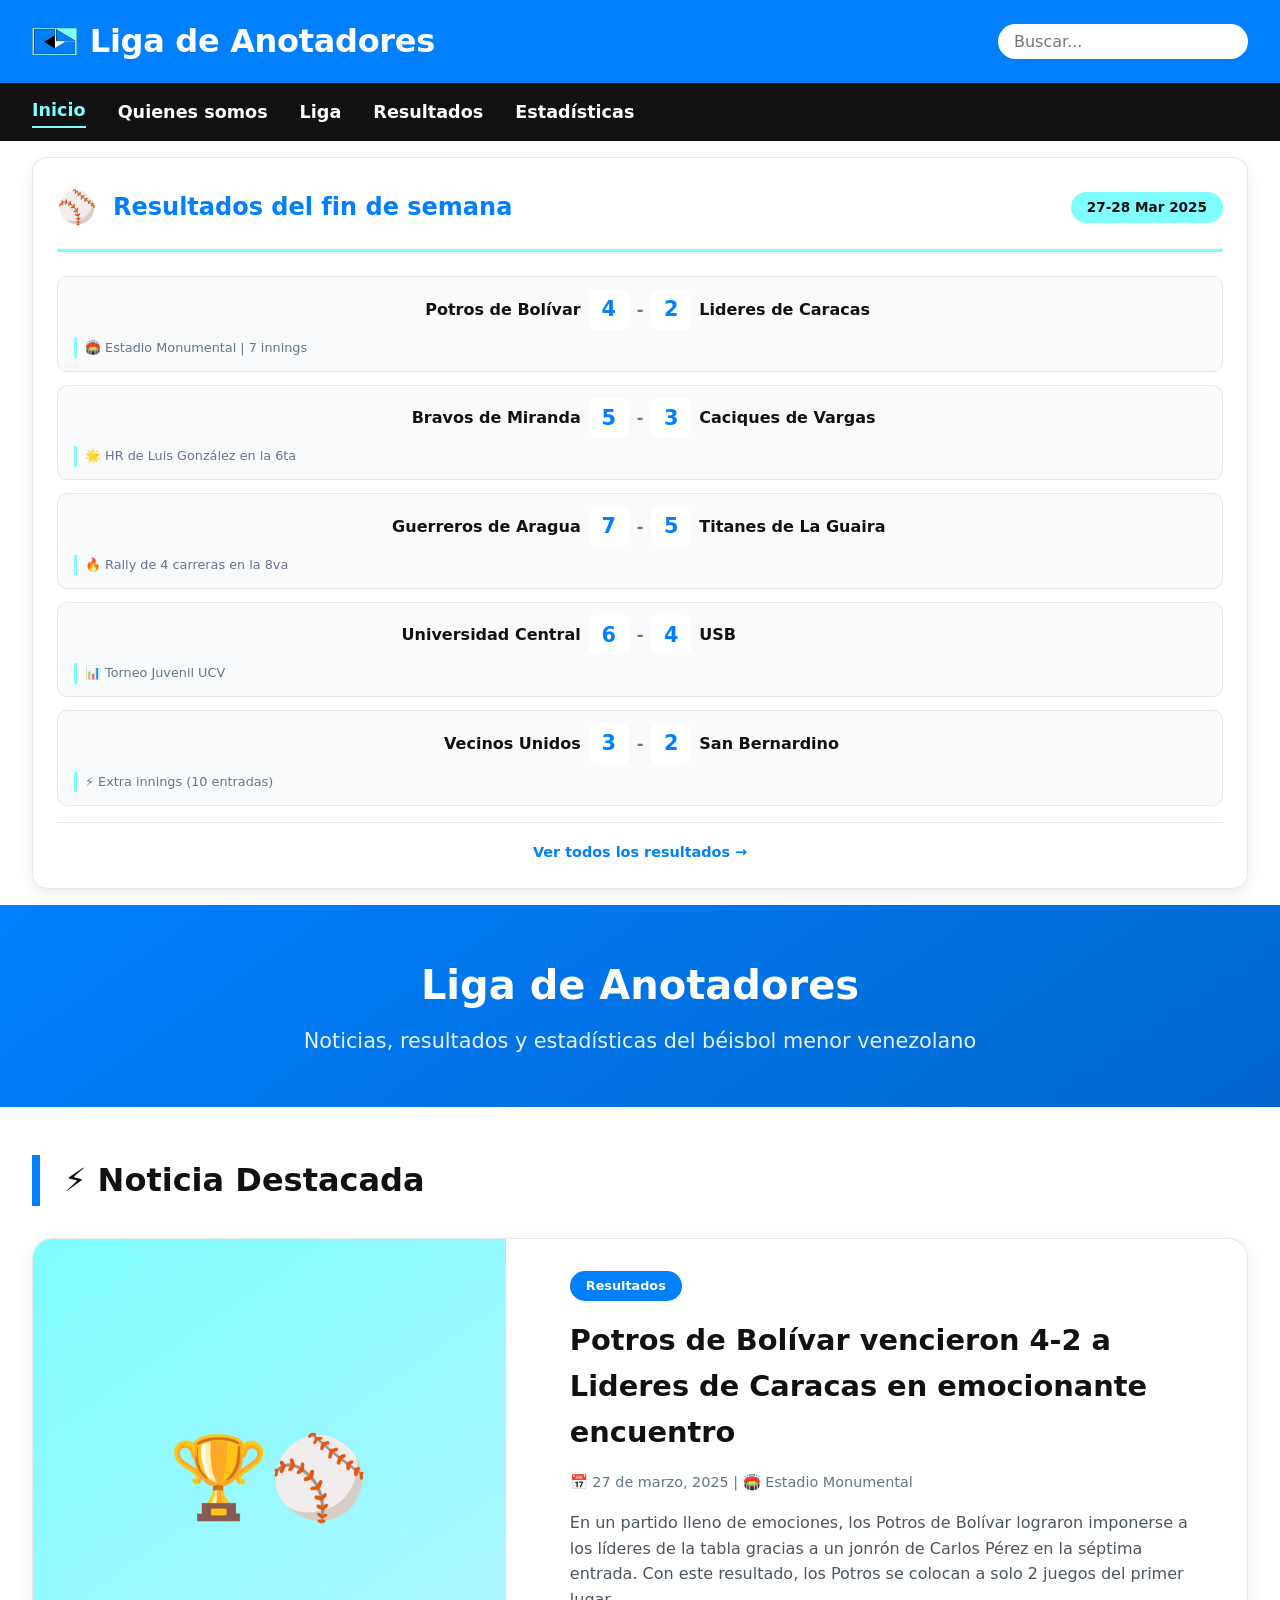
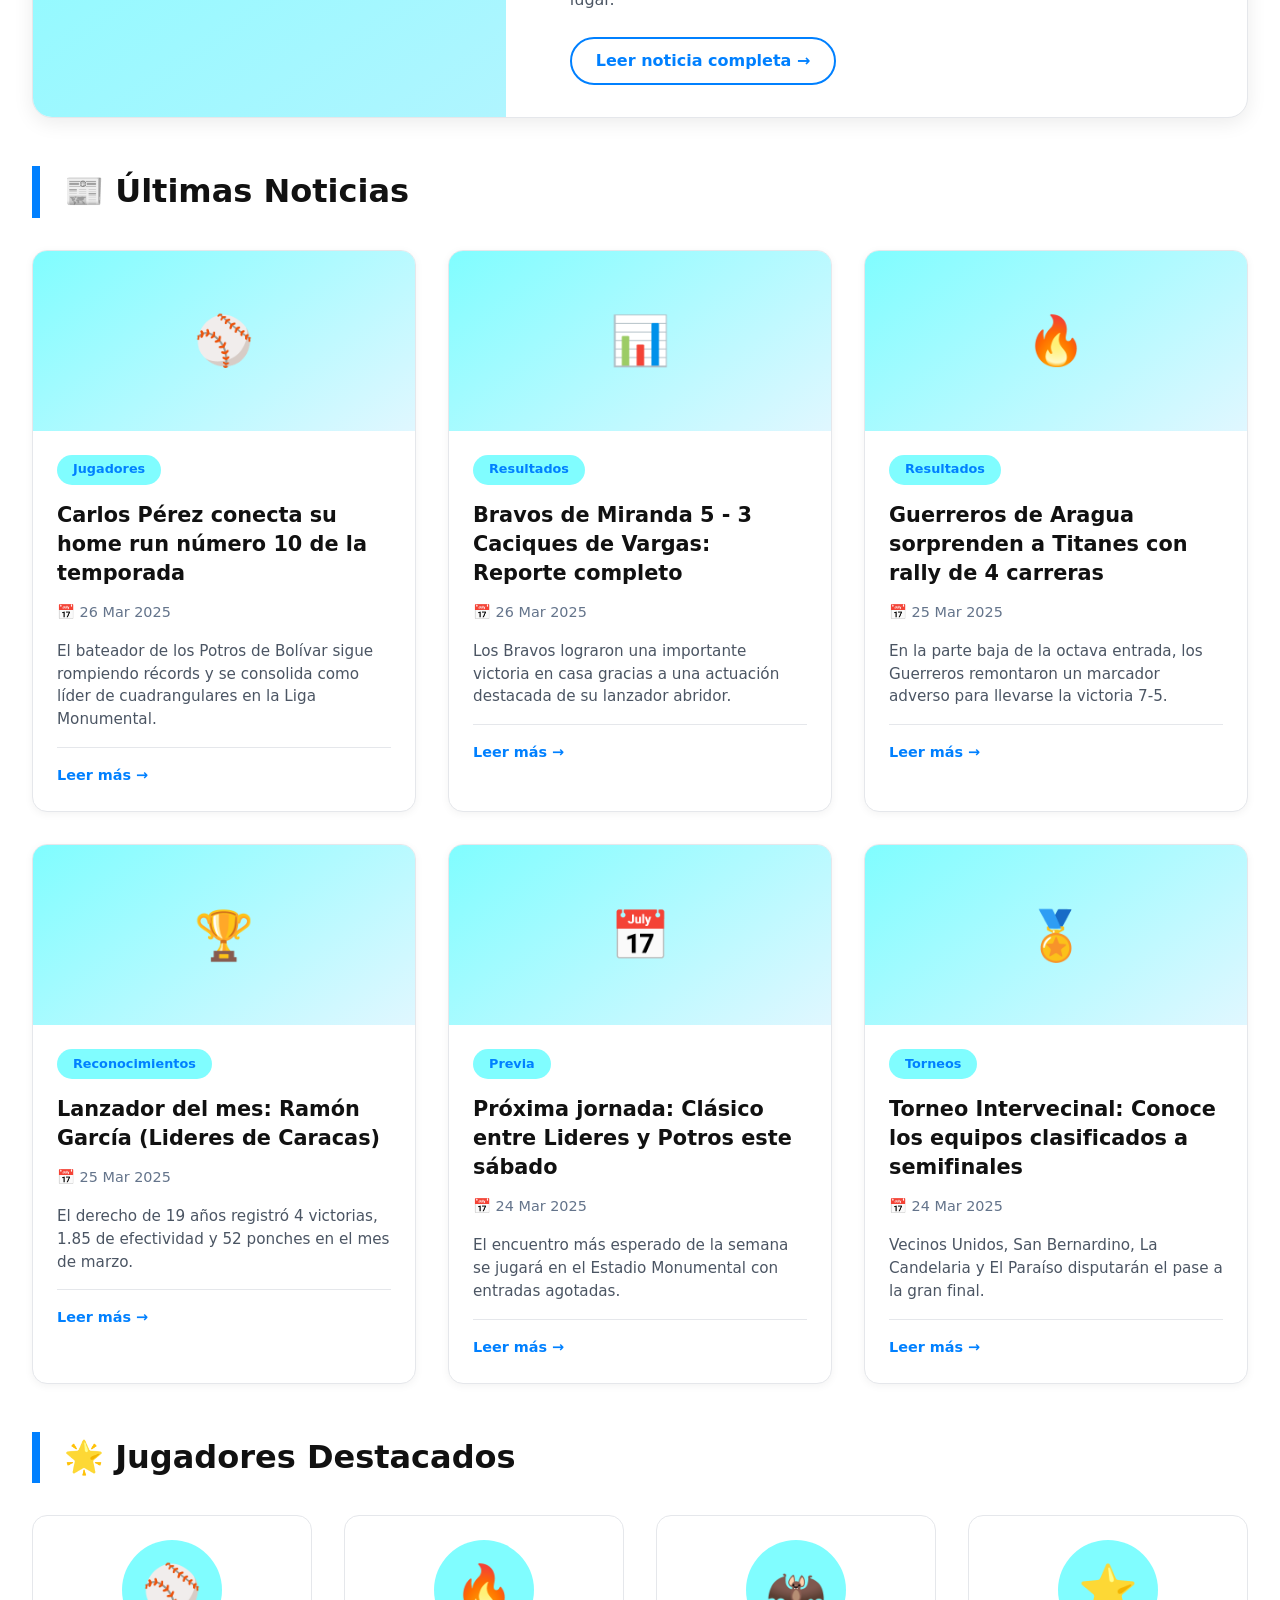
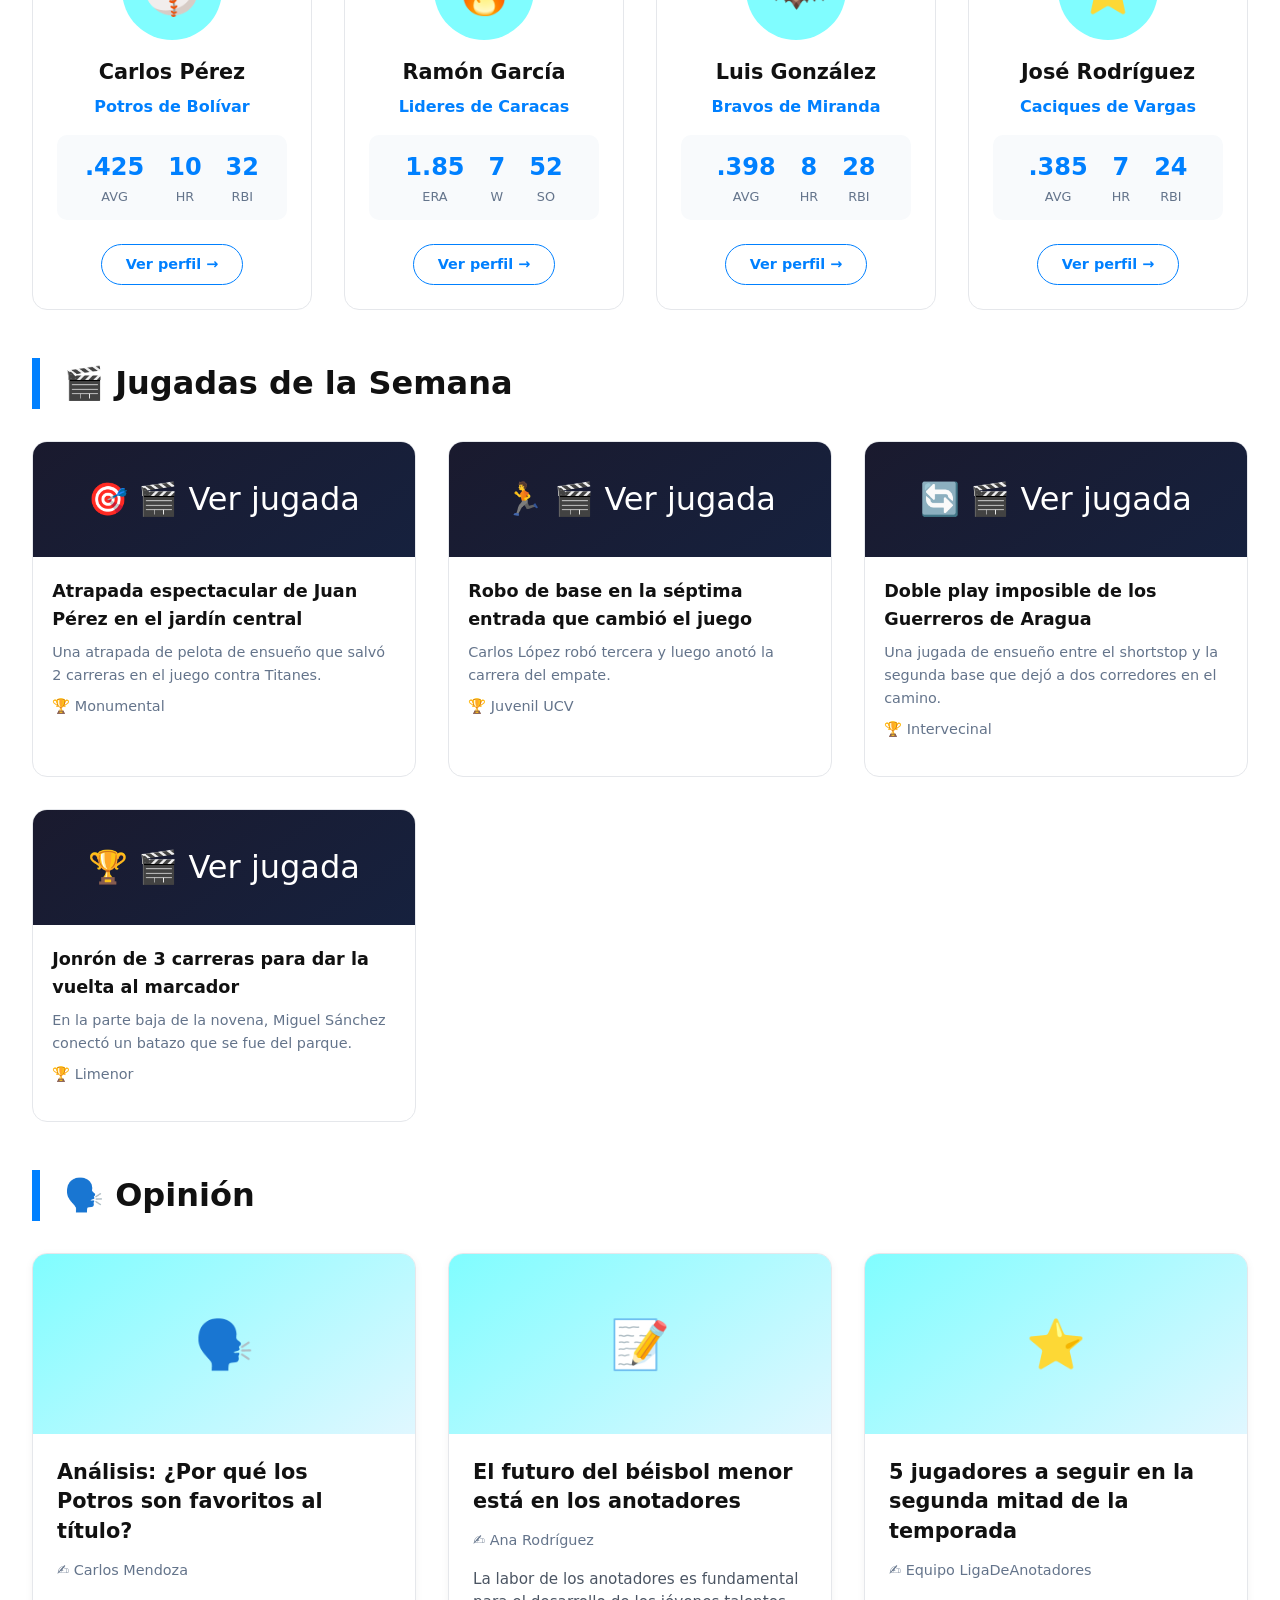
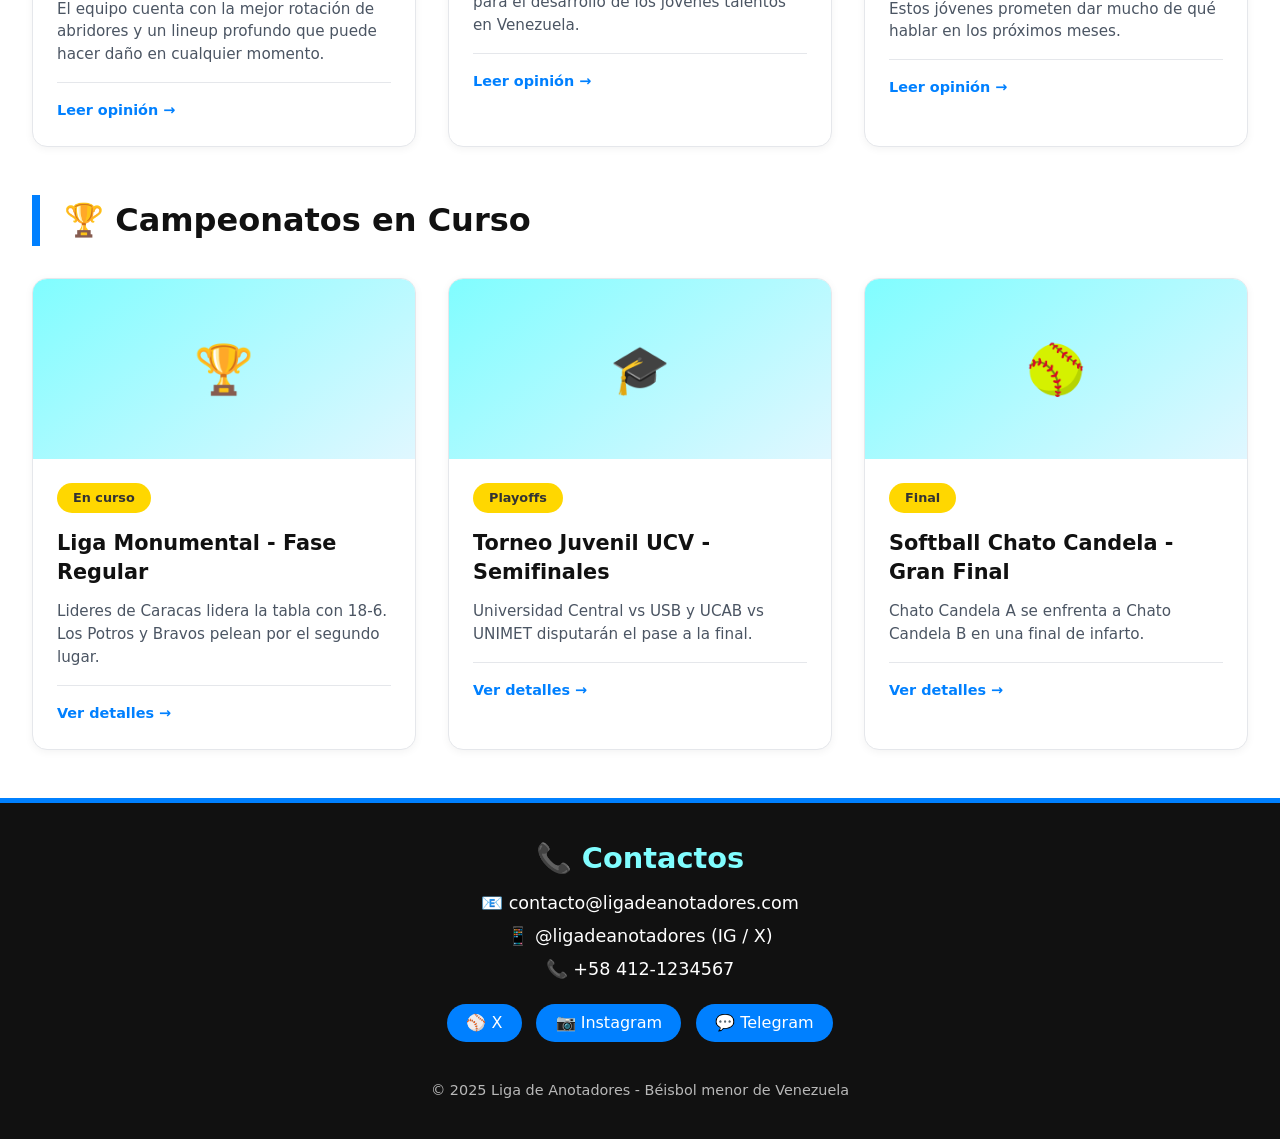
==== commit d60c963c: "ajustar logo" ====
--- a/index.html
+++ b/index.html
@@ -524,7 +524,7 @@
 <body>
     <header>
         <div class="logo">
-            <img src="img/logo.png" alt="Liga de Anotadores" class="logo-img">
+            <img src="/img/logo.png" alt="Liga de Anotadores" class="logo-img">
             <div class="logo-text">
                 Liga de Anotadores<span></span>
             </div>
--- a/css/style.css
+++ b/css/style.css
@@ -43,9 +43,11 @@
 }
 
 .logo-img {
-    height: 65px;
-    width: auto;
+    height: 45px;
+    width: 45px;
+    object-fit: contain;
     display: block;
+    max-width: 100%;
 }
 
 .logo-text {
@@ -56,6 +58,13 @@
 .logo-text span {
     color: var(--secondary-blue);
     font-weight: 300;
+}
+
+@media (max-width: 768px) {
+    .logo-img {
+        height: 40px;
+        width: 40px;
+    }
 }
 
 /* Buscador */
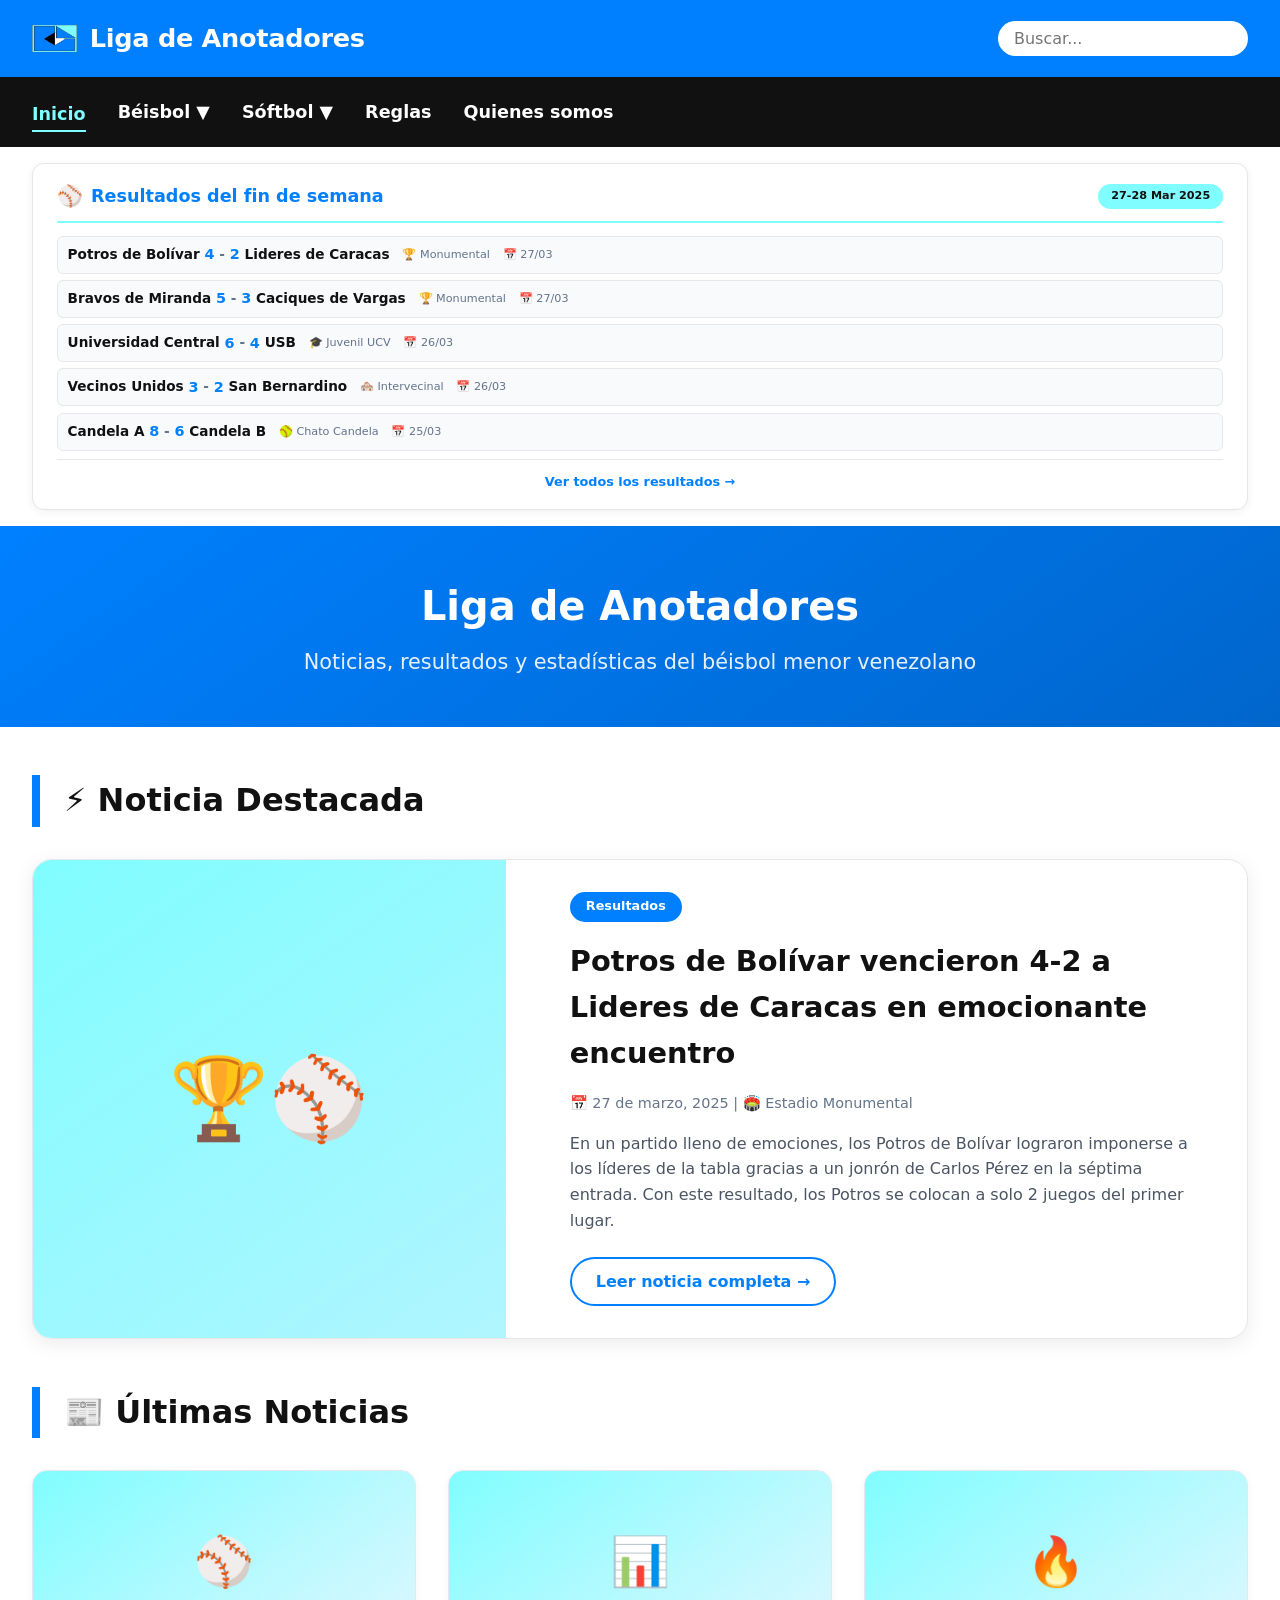
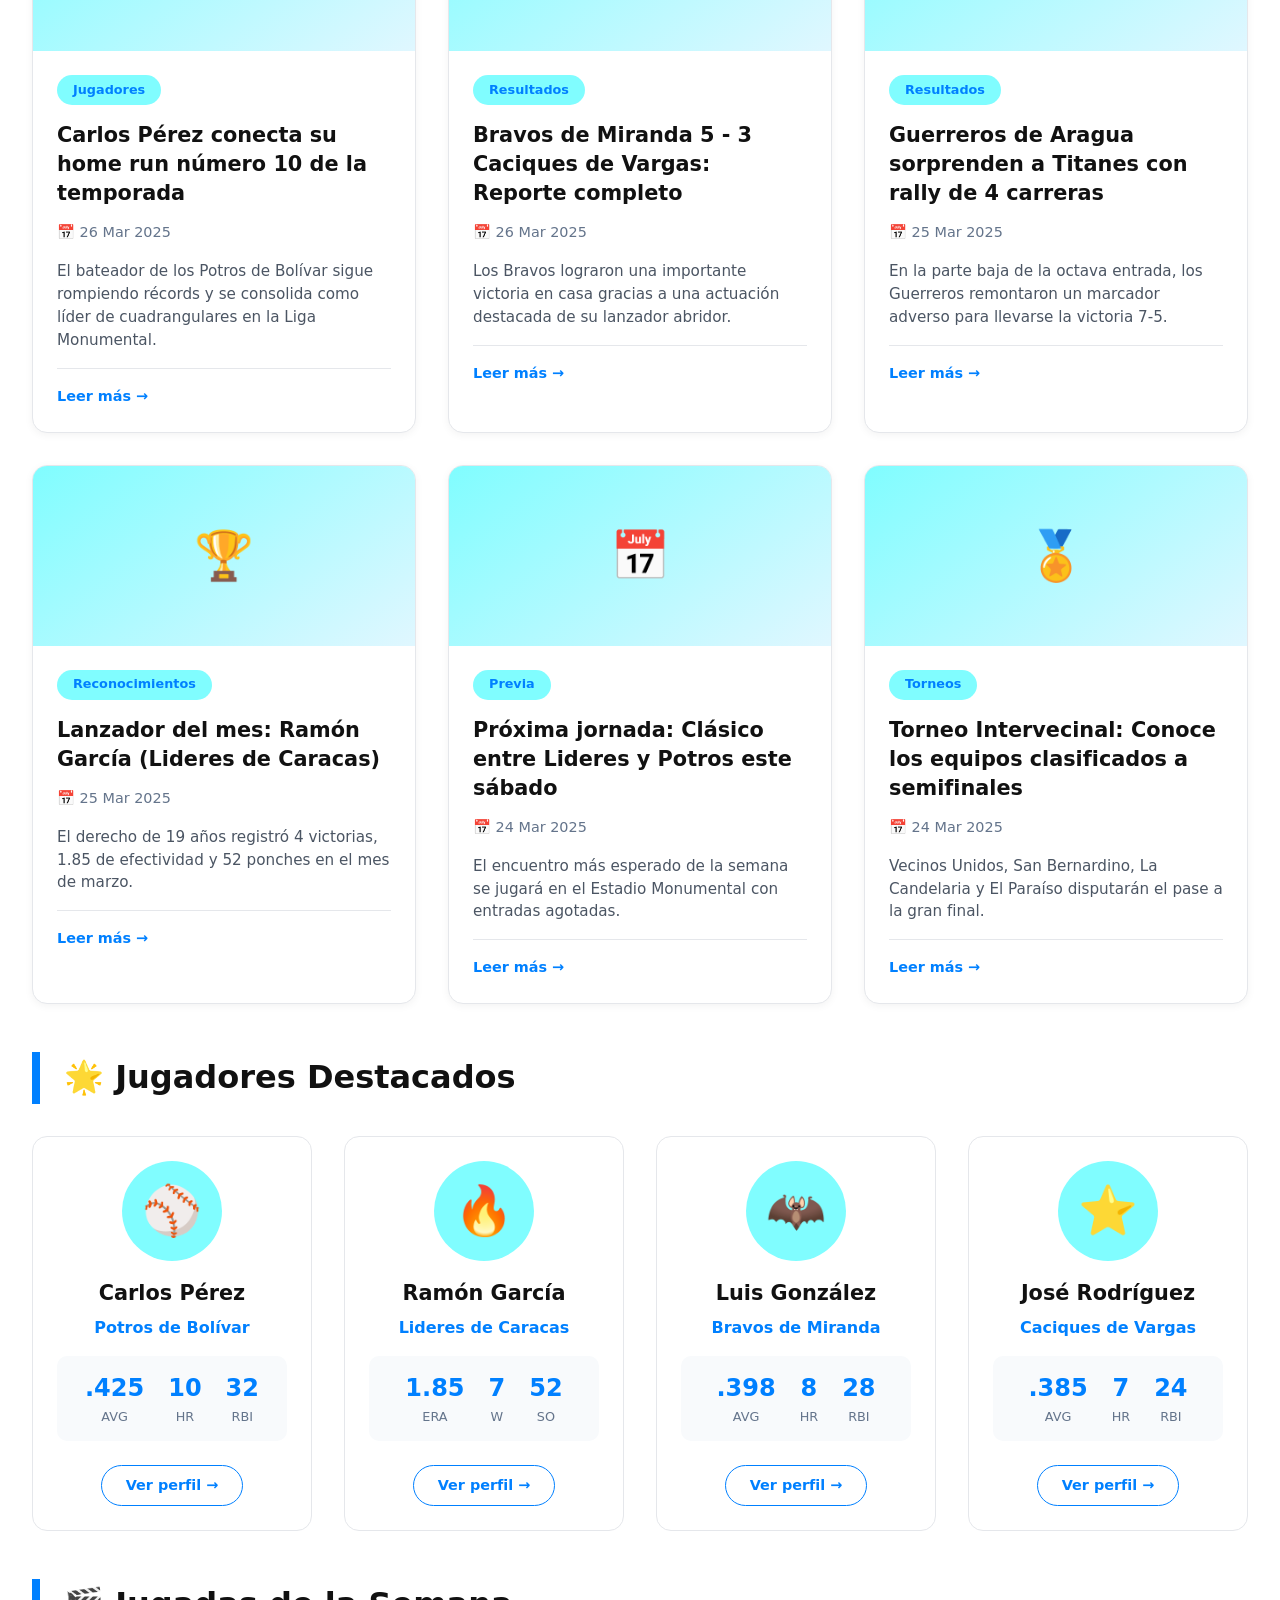
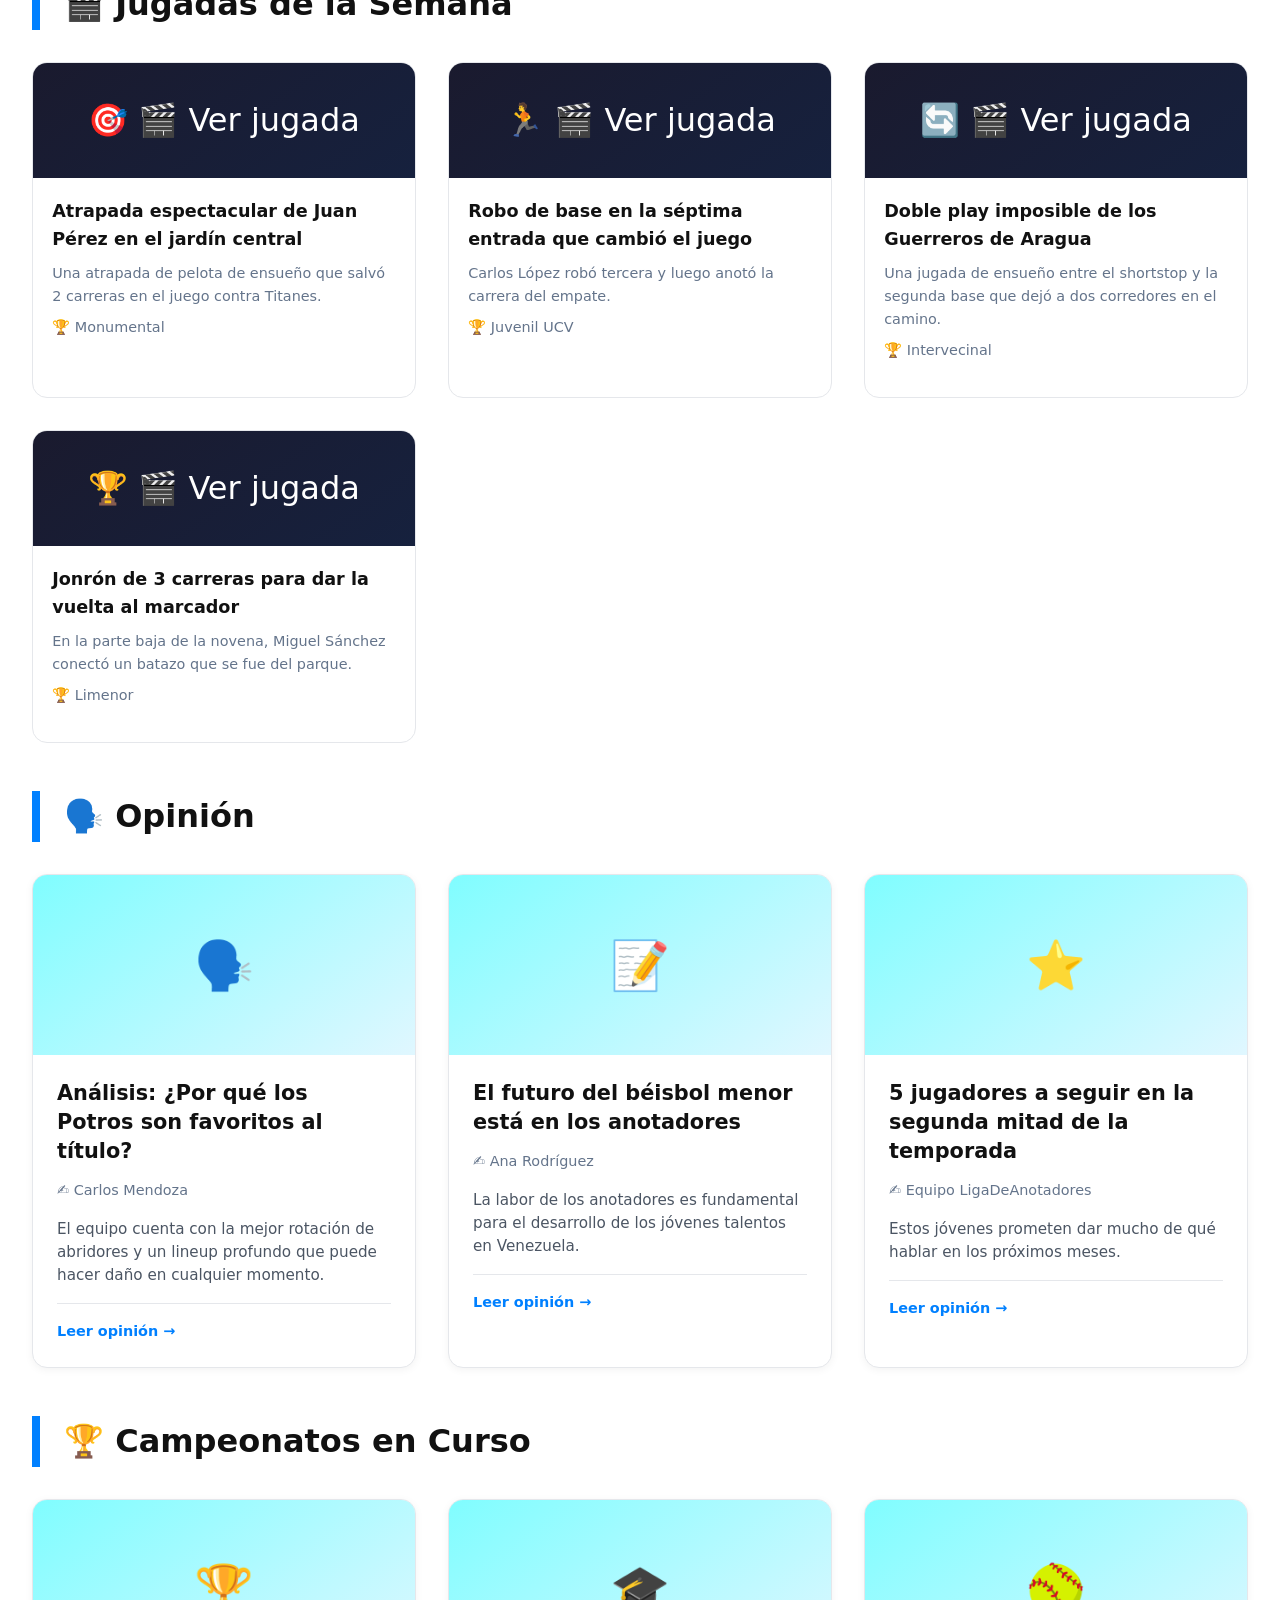
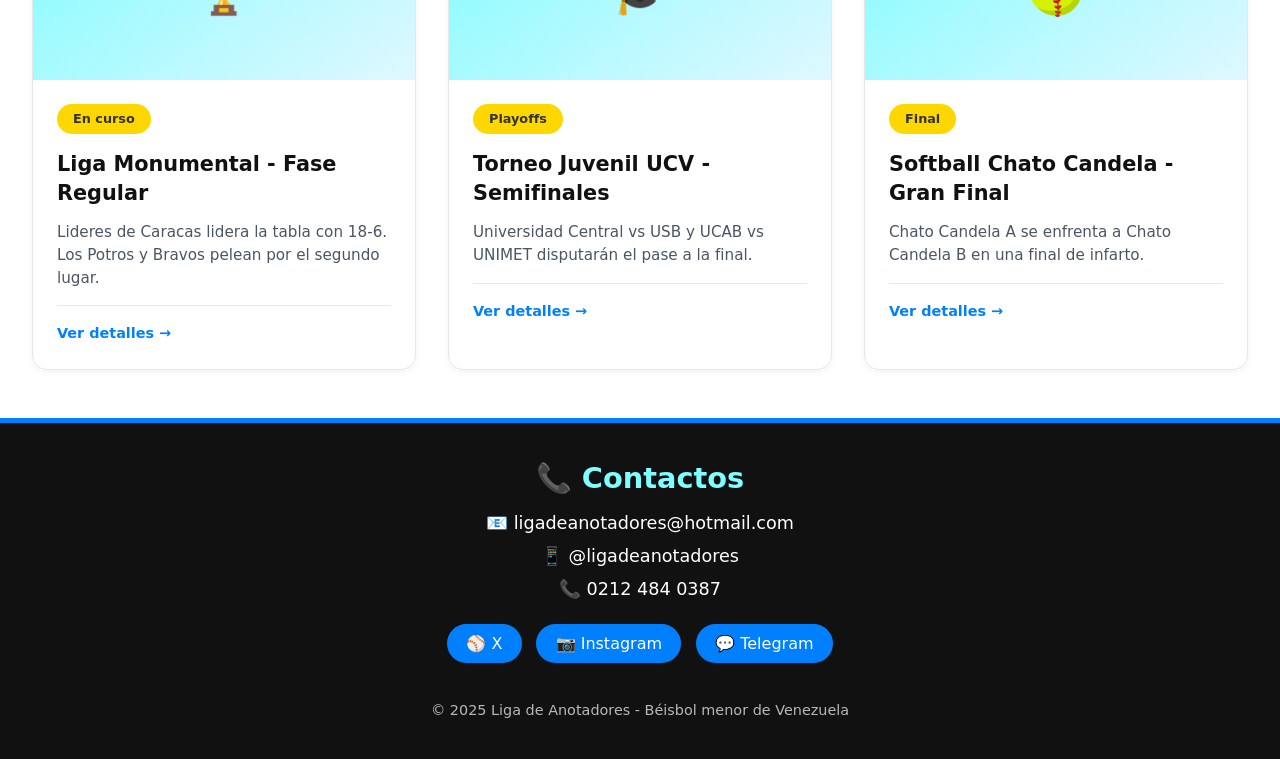
==== commit 1914336f: "beisbol y softball separados menu arreglado y reglas agregadas" ====
--- a/index.html
+++ b/index.html
@@ -370,161 +370,168 @@
                 grid-template-columns: 1fr;
             }
         }
-        /* Resultados del fin de semana */
-.resultados-semana {
-    background: white;
-    border-radius: 15px;
-    padding: 1.5rem;
-    margin: 1rem 2rem;
-    box-shadow: 0 5px 15px rgba(0,0,0,0.08);
-    border: 1px solid #e5e7eb;
-}
-
-.resultados-header {
-    display: flex;
-    align-items: center;
-    justify-content: space-between;
-    flex-wrap: wrap;
-    gap: 1rem;
-    margin-bottom: 1.5rem;
-    padding-bottom: 1rem;
-    border-bottom: 3px solid var(--secondary-blue);
-}
-
-.resultados-icono {
-    font-size: 2rem;
-}
-
-.resultados-header h3 {
-    font-size: 1.5rem;
-    font-weight: 700;
-    color: var(--primary-blue);
-    margin: 0;
-    flex: 1;
-}
-
-.resultados-fecha {
-    background: var(--secondary-blue);
-    padding: 0.3rem 1rem;
-    border-radius: 20px;
-    font-size: 0.85rem;
-    font-weight: 600;
-    color: var(--black);
-}
-
-.resultados-grid {
-    display: flex;
-    flex-direction: column;
-    gap: 0.8rem;
-    margin-bottom: 1rem;
-}
-
-.resultado-item {
-    padding: 0.8rem 1rem;
-    background: #f8fafc;
-    border-radius: 10px;
-    transition: 0.2s;
-    border: 1px solid #e5e7eb;
-}
-
-.resultado-item:hover {
-    background: white;
-    border-color: var(--primary-blue);
-    transform: translateX(5px);
-}
-
-.resultado-equipos {
-    display: flex;
-    align-items: center;
-    flex-wrap: wrap;
-    gap: 0.5rem;
-    font-weight: 600;
-}
-
-.equipo-local, .equipo-visitante {
-    flex: 1;
-}
-
-.equipo-local {
-    text-align: right;
-    color: var(--black);
-}
-
-.equipo-visitante {
-    text-align: left;
-    color: var(--black);
-}
-
-.resultado-marcador {
-    font-size: 1.3rem;
-    font-weight: 800;
-    color: var(--primary-blue);
-    background: white;
-    padding: 0.2rem 0.6rem;
-    border-radius: 8px;
-    min-width: 40px;
-    text-align: center;
-}
-
-.resultado-guion {
-    font-weight: 800;
-    color: #64748b;
-}
-
-.resultado-detalle {
-    font-size: 0.8rem;
-    color: #64748b;
-    margin-top: 0.5rem;
-    padding-left: 0.5rem;
-    border-left: 3px solid var(--secondary-blue);
-}
-
-.resultados-footer {
-    text-align: center;
-    padding-top: 1rem;
-    border-top: 1px solid #e5e7eb;
-    margin-top: 0.5rem;
-}
-
-.ver-todos {
-    display: inline-block;
-    color: var(--primary-blue);
-    text-decoration: none;
-    font-weight: 600;
-    font-size: 0.9rem;
-    transition: 0.2s;
-}
-
-.ver-todos:hover {
-    transform: translateX(5px);
-    text-decoration: underline;
-}
-
-@media (max-width: 768px) {
-    .resultados-semana {
-        margin: 1rem;
-        padding: 1rem;
-    }
-    
-    .resultados-header {
-        flex-direction: column;
-        text-align: center;
-    }
-    
-    .resultado-equipos {
-        justify-content: center;
-    }
-    
-    .equipo-local, .equipo-visitante {
-        flex: 0 1 auto;
-    }
-}
+
+        /* Resultados del fin de semana - Versión compacta */
+        .resultados-semana {
+            background: white;
+            border-radius: 12px;
+            padding: 1rem 1.5rem;
+            margin: 1rem 2rem;
+            box-shadow: 0 2px 8px rgba(0,0,0,0.06);
+            border: 1px solid #e5e7eb;
+        }
+
+        .resultados-header {
+            display: flex;
+            align-items: center;
+            justify-content: space-between;
+            flex-wrap: wrap;
+            gap: 0.5rem;
+            margin-bottom: 0.8rem;
+            padding-bottom: 0.5rem;
+            border-bottom: 2px solid var(--secondary-blue);
+        }
+
+        .resultados-icono {
+            font-size: 1.3rem;
+        }
+
+        .resultados-header h3 {
+            font-size: 1.1rem;
+            font-weight: 700;
+            color: var(--primary-blue);
+            margin: 0;
+            flex: 1;
+        }
+
+        .resultados-fecha {
+            background: var(--secondary-blue);
+            padding: 0.2rem 0.8rem;
+            border-radius: 15px;
+            font-size: 0.7rem;
+            font-weight: 600;
+            color: var(--black);
+        }
+
+        .resultados-grid {
+            display: flex;
+            flex-direction: column;
+            gap: 0.4rem;
+        }
+
+        .resultado-item {
+            padding: 0.4rem 0.6rem;
+            background: #f8fafc;
+            border-radius: 6px;
+            transition: 0.2s;
+            border: 1px solid #e5e7eb;
+            font-size: 0.85rem;
+        }
+
+        .resultado-item:hover {
+            background: white;
+            border-color: var(--primary-blue);
+        }
+
+        .resultado-equipos {
+            display: flex;
+            align-items: center;
+            flex-wrap: wrap;
+            gap: 0.3rem;
+            font-weight: 600;
+        }
+
+        .equipo-local, .equipo-visitante {
+            font-weight: 600;
+        }
+
+        .equipo-local {
+            text-align: right;
+        }
+
+        .resultado-marcador {
+            font-weight: 800;
+            color: var(--primary-blue);
+            font-size: 0.9rem;
+        }
+
+        .resultado-guion {
+            font-weight: 800;
+            color: #64748b;
+        }
+
+        .resultado-liga {
+            color: #64748b;
+            font-size: 0.7rem;
+            margin-left: 0.5rem;
+            font-weight: normal;
+        }
+
+        .resultado-fecha {
+            color: #64748b;
+            font-size: 0.7rem;
+            margin-left: 0.5rem;
+            font-weight: normal;
+        }
+
+        .resultados-footer {
+            text-align: center;
+            padding-top: 0.5rem;
+            border-top: 1px solid #e5e7eb;
+            margin-top: 0.5rem;
+        }
+
+        .ver-todos {
+            display: inline-block;
+            color: var(--primary-blue);
+            text-decoration: none;
+            font-weight: 600;
+            font-size: 0.8rem;
+            transition: 0.2s;
+        }
+
+        .ver-todos:hover {
+            transform: translateX(3px);
+            text-decoration: underline;
+        }
+
+        @media (max-width: 768px) {
+            .resultados-semana {
+                margin: 0.5rem 1rem;
+                padding: 0.8rem 1rem;
+            }
+            
+            .resultado-equipos {
+                justify-content: center;
+            }
+        }
+
+        /* Fix para dropdown - evitar que se cierre */
+        .nav-item.dropdown:hover .dropdown-content {
+            display: block !important;
+        }
+
+        .dropdown-content {
+            margin-top: 0 !important;
+            top: 100%;
+        }
+
+        .nav-item.dropdown {
+            position: relative;
+        }
+
+        .dropdown-content {
+            position: absolute;
+            left: 0;
+            top: 100%;
+            margin-top: 0;
+        }
     </style>
 </head>
 <body>
     <header>
         <div class="logo">
-            <img src="/img/logo.png" alt="Liga de Anotadores" class="logo-img">
+            <img src="img/logo.png" alt="Liga de Anotadores" class="logo-img">
             <div class="logo-text">
                 Liga de Anotadores<span></span>
             </div>
@@ -535,13 +542,29 @@
     </header>
     
     <nav>
-        <a href="index.html" class="active">Inicio</a>
-        <a href="quienes-somos.html">Quienes somos</a>
-        <a href="liga.html">Liga</a>
-        <a href="#">Resultados</a>
-        <a href="#">Estadísticas</a>
+        <div class="nav-item"><a href="index.html" class="nav-link active">Inicio</a></div>
+        <div class="nav-item dropdown">
+            <a href="#" class="nav-link dropdown-toggle">Béisbol ▼</a>
+            <div class="dropdown-content">
+                <a href="beisbol.html?liga=Juvenil UCV">Juvenil UCV</a>
+                <a href="beisbol.html?liga=Limenor">Limenor</a>
+                <a href="beisbol.html?liga=Monumental">Monumental</a>
+                <a href="beisbol.html?liga=Popular">Popular</a>
+                <a href="beisbol.html?liga=Unimet">Unimet</a>
+            </div>
+        </div>
+        <div class="nav-item dropdown">
+            <a href="#" class="nav-link dropdown-toggle">Sóftbol ▼</a>
+            <div class="dropdown-content">
+                <a href="softbol.html?liga=Chato Candela">Chato Candela</a>
+                <a href="softbol.html?liga=Intervecinal">Intervecinal</a>
+            </div>
+        </div>
+        <div class="nav-item"><a href="reglas.html" class="nav-link">Reglas</a></div>
+        <div class="nav-item"><a href="quienes-somos.html" class="nav-link">Quienes somos</a></div>
     </nav>
-        <div class="resultados-semana">
+
+    <div class="resultados-semana">
         <div class="resultados-header">
             <span class="resultados-icono">⚾</span>
             <h3>Resultados del fin de semana</h3>
@@ -555,8 +578,9 @@
                     <span class="resultado-guion">-</span>
                     <span class="resultado-marcador">2</span>
                     <span class="equipo-visitante">Lideres de Caracas</span>
+                    <span class="resultado-liga">🏆 Monumental</span>
+                    <span class="resultado-fecha">📅 27/03</span>
                 </div>
-                <div class="resultado-detalle">🏟️ Estadio Monumental | 7 innings</div>
             </div>
             <div class="resultado-item">
                 <div class="resultado-equipos">
@@ -565,18 +589,9 @@
                     <span class="resultado-guion">-</span>
                     <span class="resultado-marcador">3</span>
                     <span class="equipo-visitante">Caciques de Vargas</span>
+                    <span class="resultado-liga">🏆 Monumental</span>
+                    <span class="resultado-fecha">📅 27/03</span>
                 </div>
-                <div class="resultado-detalle">🌟 HR de Luis González en la 6ta</div>
-            </div>
-            <div class="resultado-item">
-                <div class="resultado-equipos">
-                    <span class="equipo-local">Guerreros de Aragua</span>
-                    <span class="resultado-marcador">7</span>
-                    <span class="resultado-guion">-</span>
-                    <span class="resultado-marcador">5</span>
-                    <span class="equipo-visitante">Titanes de La Guaira</span>
-                </div>
-                <div class="resultado-detalle">🔥 Rally de 4 carreras en la 8va</div>
             </div>
             <div class="resultado-item">
                 <div class="resultado-equipos">
@@ -585,8 +600,9 @@
                     <span class="resultado-guion">-</span>
                     <span class="resultado-marcador">4</span>
                     <span class="equipo-visitante">USB</span>
+                    <span class="resultado-liga">🎓 Juvenil UCV</span>
+                    <span class="resultado-fecha">📅 26/03</span>
                 </div>
-                <div class="resultado-detalle">📊 Torneo Juvenil UCV</div>
             </div>
             <div class="resultado-item">
                 <div class="resultado-equipos">
@@ -595,15 +611,26 @@
                     <span class="resultado-guion">-</span>
                     <span class="resultado-marcador">2</span>
                     <span class="equipo-visitante">San Bernardino</span>
+                    <span class="resultado-liga">🏘️ Intervecinal</span>
+                    <span class="resultado-fecha">📅 26/03</span>
                 </div>
-                <div class="resultado-detalle">⚡ Extra innings (10 entradas)</div>
+            </div>
+            <div class="resultado-item">
+                <div class="resultado-equipos">
+                    <span class="equipo-local">Candela A</span>
+                    <span class="resultado-marcador">8</span>
+                    <span class="resultado-guion">-</span>
+                    <span class="resultado-marcador">6</span>
+                    <span class="equipo-visitante">Candela B</span>
+                    <span class="resultado-liga">🥎 Chato Candela</span>
+                    <span class="resultado-fecha">📅 25/03</span>
+                </div>
             </div>
         </div>
         <div class="resultados-footer">
             <a href="#" class="ver-todos">Ver todos los resultados →</a>
         </div>
     </div>
-    
 
     <div class="hero">
         <h1>Liga de Anotadores</h1>
@@ -671,9 +698,9 @@
 
     <footer>
         <h3>📞 Contactos</h3>
-        <p>📧 contacto@ligadeanotadores.com</p>
-        <p>📱 @ligadeanotadores (IG / X)</p>
-        <p>📞 +58 412-1234567</p>
+        <p>📧 ligadeanotadores@hotmail.com</p>
+        <p>📱 @ligadeanotadores</p>
+        <p>📞 0212 484 0387</p>
         <div class="redes">
             <span>⚾ X</span>
             <span>📷 Instagram</span>
--- a/css/style.css
+++ b/css/style.css
@@ -20,7 +20,6 @@
     --white: #ffffff;
 }
 
-/* ===== HEADER ===== */
 /* ===== HEADER CON LOGO ===== */
 header {
     background-color: var(--primary-blue);
@@ -33,7 +32,6 @@
     box-shadow: 0 4px 6px rgba(0,0,0,0.1);
 }
 
-/* Logo con imagen */
 .logo {
     display: flex;
     align-items: center;
@@ -60,14 +58,6 @@
     font-weight: 300;
 }
 
-@media (max-width: 768px) {
-    .logo-img {
-        height: 40px;
-        width: 40px;
-    }
-}
-
-/* Buscador */
 .buscador input {
     padding: 0.5rem 1rem;
     border: none;
@@ -82,46 +72,18 @@
     box-shadow: 0 0 0 3px var(--secondary-blue);
 }
 
-@media (max-width: 768px) {
-    header {
-        flex-direction: column;
-        gap: 1rem;
-        text-align: center;
-    }
-    
-    .logo {
-        justify-content: center;
-    }
-    
-    .buscador input {
-        width: 100%;
-    }
-}
-
-.logo {
-    font-size: 2rem;
-    font-weight: 800;
-    letter-spacing: -0.5px;
-}
-.logo span {
-    color: var(--secondary-blue);
-    font-weight: 300;
-}
-
-.buscador input {
-    padding: 0.5rem 1rem;
-    border: none;
-    border-radius: 30px;
-    width: 250px;
-    font-size: 1rem;
-    outline: none;
-    transition: 0.2s;
-}
-.buscador input:focus {
-    box-shadow: 0 0 0 3px var(--secondary-blue);
-}
-
-/* ===== NAVEGACIÓN ===== */
+/* ===== HEADER CON LIGA SELECCIONADA ===== */
+.liga-seleccionada-header {
+    background-color: var(--primary-blue);
+    color: white;
+    padding: 0.6rem 2rem;
+    text-align: center;
+    font-size: 1.2rem;
+    font-weight: 600;
+    letter-spacing: 1px;
+}
+
+/* ===== NAVEGACIÓN CON DROPDOWN ===== */
 nav {
     background-color: var(--black);
     padding: 0.8rem 2rem;
@@ -130,23 +92,76 @@
     gap: 2rem;
     align-items: center;
 }
-nav a {
+
+.nav-item {
+    position: relative;
+    list-style: none;
+}
+
+.nav-link {
     color: white;
     text-decoration: none;
     font-weight: 600;
     transition: 0.2s;
     font-size: 1.1rem;
-}
-nav a:hover {
+    cursor: pointer;
+    padding: 0.5rem 0;
+    display: inline-block;
+}
+
+.nav-link:hover {
     color: var(--secondary-blue);
-    transform: translateY(-2px);
-}
+}
+
 nav a.active {
     color: var(--secondary-blue);
     border-bottom: 2px solid var(--secondary-blue);
     padding-bottom: 2px;
 }
 
+/* Dropdown */
+.dropdown {
+    position: relative;
+}
+
+.dropdown-content {
+    display: none;
+    position: absolute;
+    background-color: var(--black);
+    min-width: 200px;
+    box-shadow: 0px 8px 16px 0px rgba(0,0,0,0.2);
+    z-index: 1000;
+    border-radius: 8px;
+    top: 100%;
+    left: 0;
+    margin-top: 0.5rem;
+}
+
+.dropdown-content a {
+    color: white;
+    padding: 12px 16px;
+    text-decoration: none;
+    display: block;
+    font-size: 0.95rem;
+    transition: 0.2s;
+    border-bottom: 1px solid #333;
+}
+
+.dropdown-content a:last-child {
+    border-bottom: none;
+}
+
+.dropdown-content a:hover {
+    background-color: var(--primary-blue);
+    color: white;
+    border-radius: 8px;
+}
+
+/* Mostrar dropdown al hacer hover */
+.dropdown:hover .dropdown-content {
+    display: block;
+}
+
 /* ===== HERO ===== */
 .hero {
     background: linear-gradient(145deg, var(--primary-blue), #0066cc);
@@ -154,21 +169,24 @@
     padding: 3rem 2rem;
     text-align: center;
 }
+
 .hero h1 {
     font-size: 2.5rem;
     margin-bottom: 0.5rem;
 }
+
 .hero p {
     font-size: 1.3rem;
     opacity: 0.9;
 }
 
-/* ===== SECCIÓN DE TARJETAS ===== */
+/* ===== SECCIÓN DE TARJETAS (para index.html) ===== */
 .cards-section {
     padding: 3rem 2rem;
     max-width: 1400px;
     margin: 0 auto;
 }
+
 .cards-section h2 {
     font-size: 2rem;
     margin-bottom: 2rem;
@@ -193,6 +211,7 @@
     display: flex;
     flex-direction: column;
 }
+
 .card:hover {
     transform: translateY(-8px);
     box-shadow: 0 20px 30px rgba(0,128,255,0.2);
@@ -214,19 +233,23 @@
     padding: 1.5rem;
     flex: 1;
 }
+
 .card-content h3 {
     font-size: 1.5rem;
     margin-bottom: 0.5rem;
     color: var(--primary-blue);
 }
+
 .card-content p {
     color: #4b5563;
     margin-bottom: 1rem;
 }
+
 .card-footer {
     padding: 1rem 1.5rem;
     border-top: 1px solid #eef2f6;
 }
+
 .badge {
     background-color: var(--secondary-blue);
     color: var(--black);
@@ -237,6 +260,107 @@
     display: inline-block;
 }
 
+/* ===== SECCIÓN POSICIÓN DE EQUIPOS MINIMIZADA ===== */
+.posicion-equipos {
+    background: white;
+    border-radius: 15px;
+    margin-bottom: 2rem;
+    border: 1px solid #e5e7eb;
+    transition: all 0.3s ease;
+    overflow: hidden;
+}
+
+.posicion-equipos.minimizado {
+    margin-bottom: 0.5rem;
+}
+
+.posicion-equipos.minimizado .posicion-contenido {
+    display: none;
+}
+
+.posicion-header {
+    padding: 1rem 1.5rem;
+    cursor: pointer;
+    display: flex;
+    justify-content: space-between;
+    align-items: center;
+    background: #f8fafc;
+    border-bottom: 1px solid #e5e7eb;
+    transition: 0.2s;
+}
+
+.posicion-header:hover {
+    background: var(--secondary-blue);
+}
+
+.posicion-header h3 {
+    color: var(--primary-blue);
+    margin: 0;
+    display: flex;
+    align-items: center;
+    gap: 0.5rem;
+    font-size: 1.1rem;
+}
+
+.posicion-toggle {
+    font-size: 1.2rem;
+    transition: transform 0.3s;
+    color: var(--primary-blue);
+}
+
+.posicion-equipos.minimizado .posicion-toggle {
+    transform: rotate(180deg);
+}
+
+.posicion-contenido {
+    padding: 1.5rem;
+    transition: all 0.3s ease;
+}
+
+.posiciones-tabla {
+    width: 100%;
+    border-collapse: collapse;
+}
+
+.posiciones-tabla th {
+    text-align: left;
+    padding: 0.8rem 0.5rem;
+    color: #64748b;
+    font-weight: 600;
+    border-bottom: 2px solid var(--secondary-blue);
+}
+
+.posiciones-tabla td {
+    padding: 0.6rem 0.5rem;
+    border-bottom: 1px solid #e5e7eb;
+}
+
+.posiciones-tabla tr:last-child td {
+    border-bottom: none;
+}
+
+/* ===== SECCIÓN RESEÑA ===== */
+.resena-container {
+    background: white;
+    border-radius: 15px;
+    padding: 1.5rem;
+    margin-bottom: 2rem;
+    border: 1px solid #e5e7eb;
+}
+
+.resena-container h3 {
+    color: var(--primary-blue);
+    margin-bottom: 1rem;
+    display: flex;
+    align-items: center;
+    gap: 0.5rem;
+}
+
+.resena-texto {
+    color: #334155;
+    line-height: 1.6;
+}
+
 /* ===== PÁGINA QUIENES SOMOS ===== */
 .quienes-somos-container {
     display: flex;
@@ -247,7 +371,6 @@
     gap: 2rem;
 }
 
-/* Menú lateral */
 .sidebar-menu {
     flex: 1;
     min-width: 280px;
@@ -324,7 +447,6 @@
     color: white;
 }
 
-/* Área de contenido dinámico */
 .content-area {
     flex: 3;
     min-width: 300px;
@@ -394,18 +516,22 @@
     margin-top: 2rem;
     border-top: 5px solid var(--primary-blue);
 }
+
 footer h3 {
     font-size: 1.8rem;
     color: var(--secondary-blue);
     margin-bottom: 0.5rem;
 }
+
 footer p {
     margin: 0.3rem 0;
     font-size: 1.1rem;
 }
+
 .redes {
     margin-top: 1rem;
 }
+
 .redes span {
     display: inline-block;
     background: var(--primary-blue);
@@ -423,29 +549,41 @@
         gap: 1rem;
         text-align: center;
     }
+    
+    .logo {
+        justify-content: center;
+    }
+    
     .buscador input {
         width: 100%;
     }
+    
     nav {
         justify-content: center;
         gap: 1rem;
-    }
+        flex-direction: column;
+    }
+    
     .hero h1 {
         font-size: 2rem;
     }
+    
     .quienes-somos-container {
         flex-direction: column;
     }
+    
     .sidebar-menu {
         width: 100%;
     }
+    
+    .dropdown-content {
+        position: static;
+        margin-top: 0.5rem;
+        width: 100%;
+    }
 }
 
 @media (max-width: 480px) {
-    nav {
-        flex-direction: column;
-        align-items: center;
-    }
     .cards-section {
         padding: 2rem 1rem;
     }
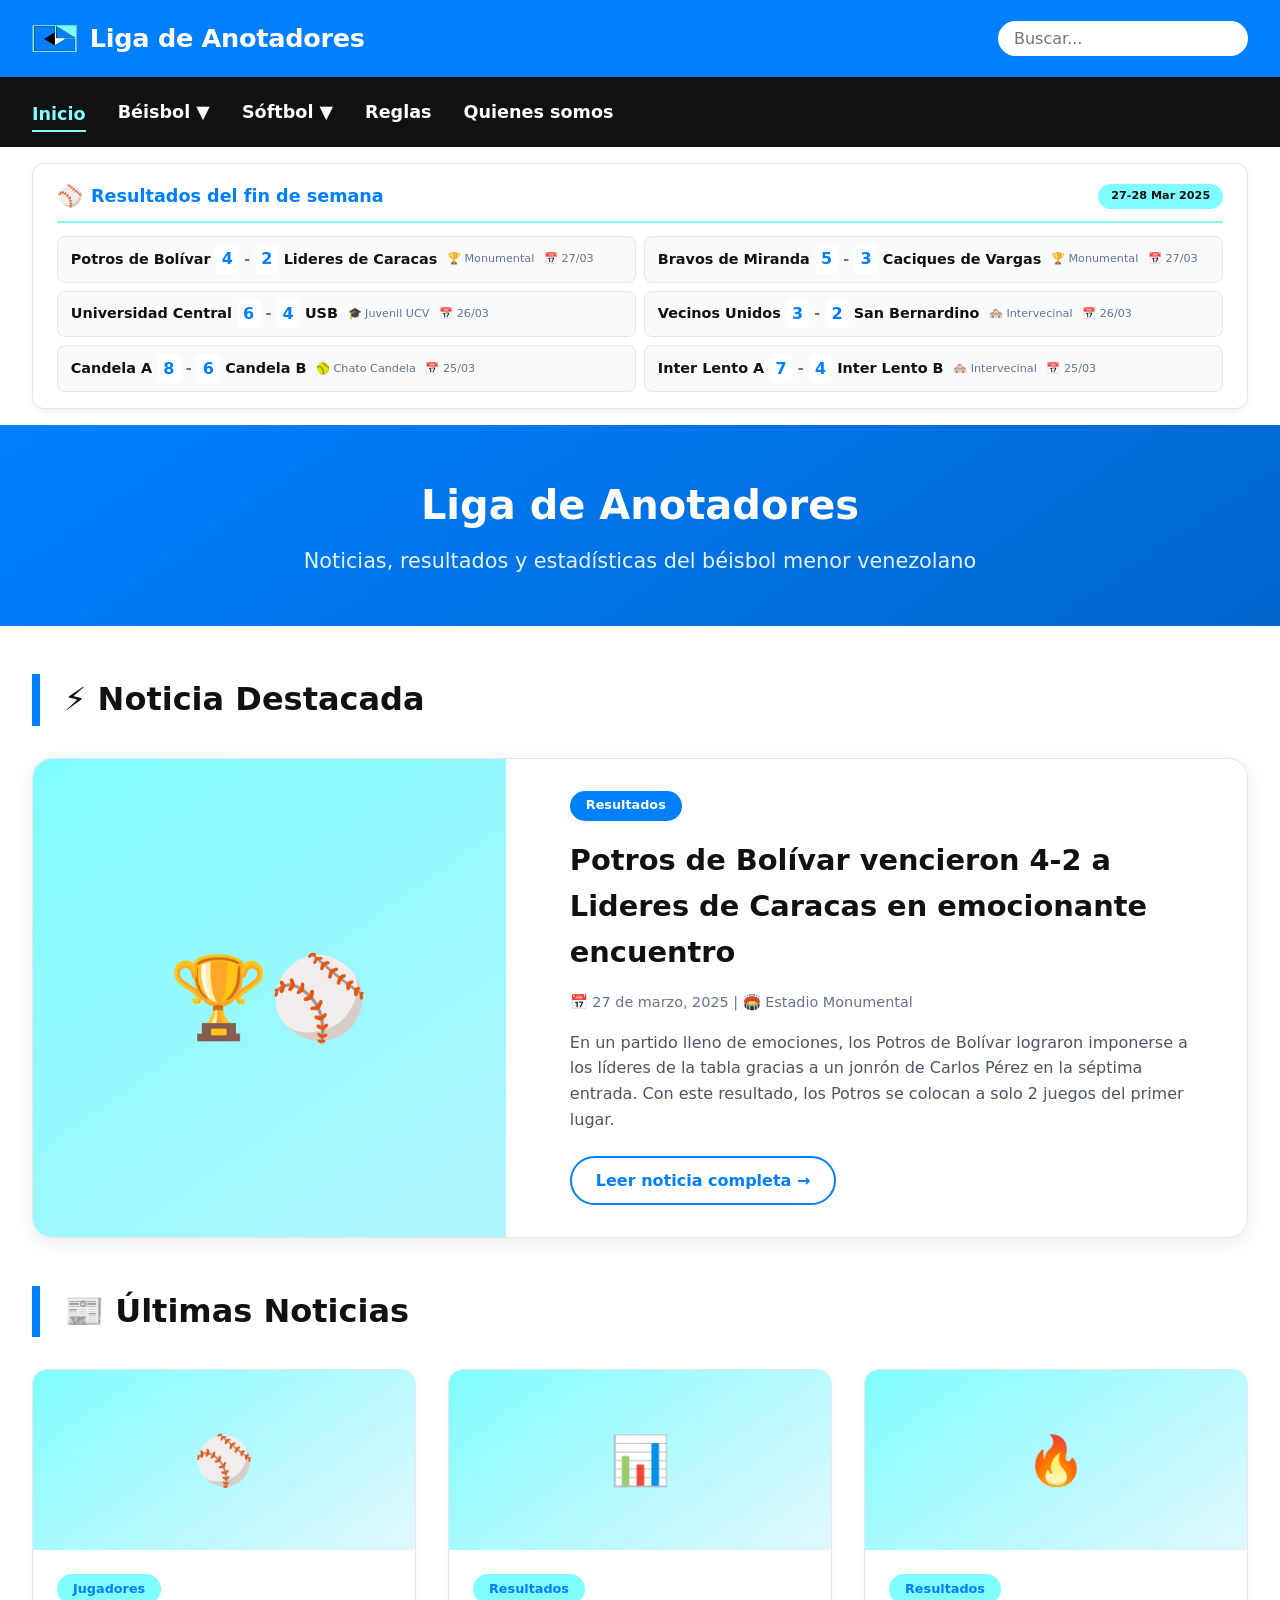
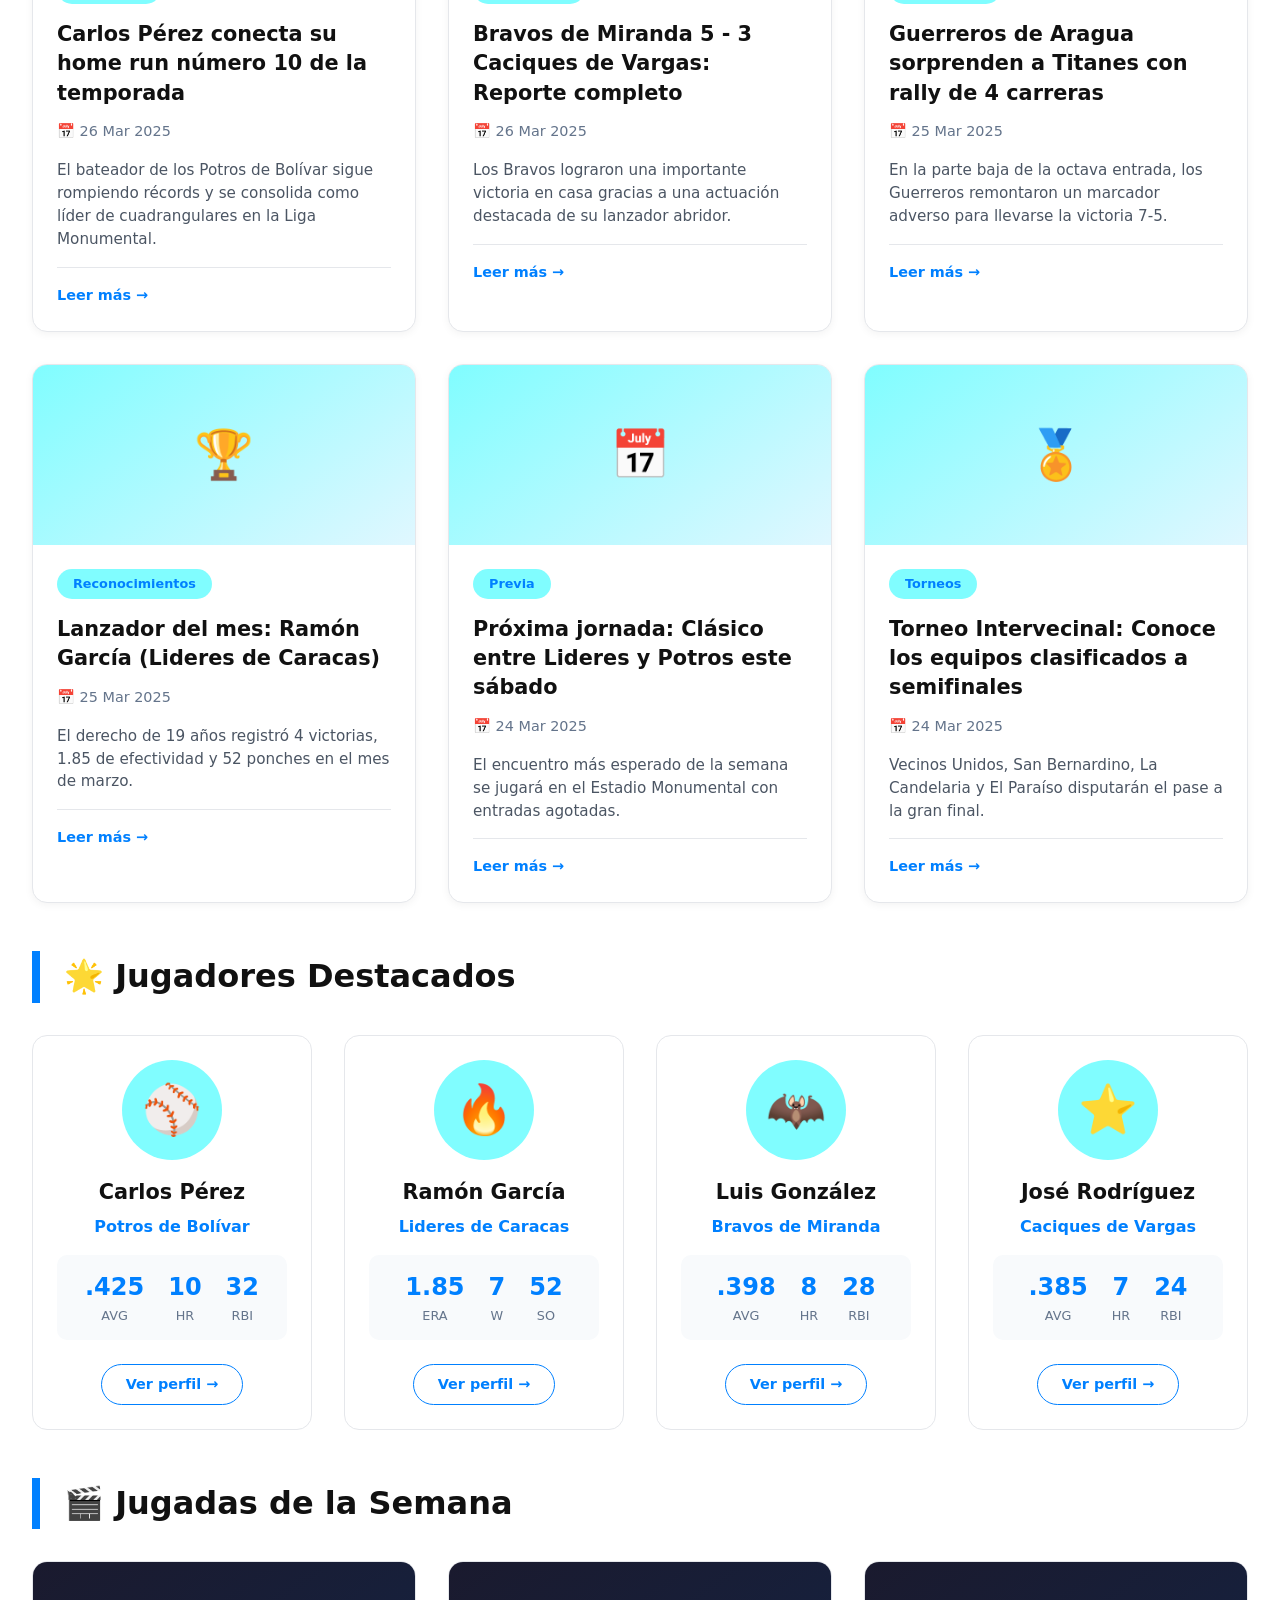
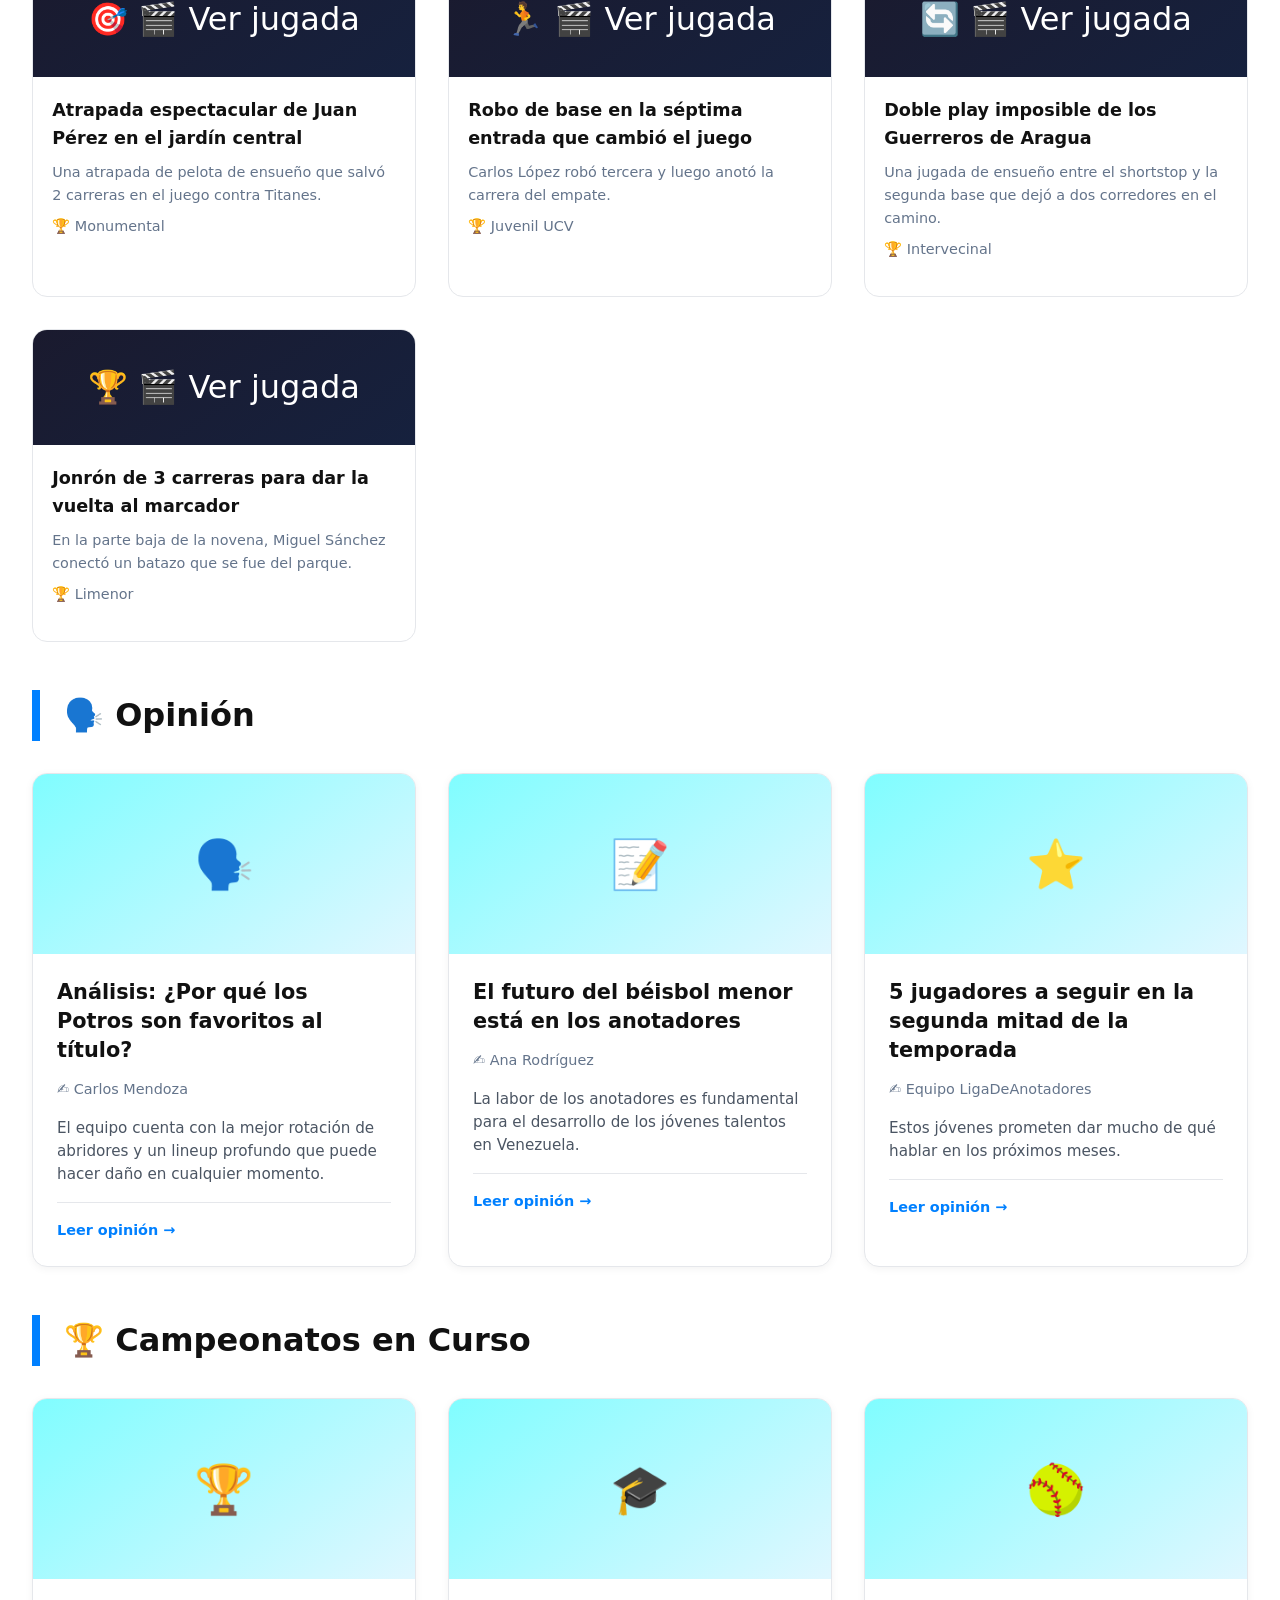
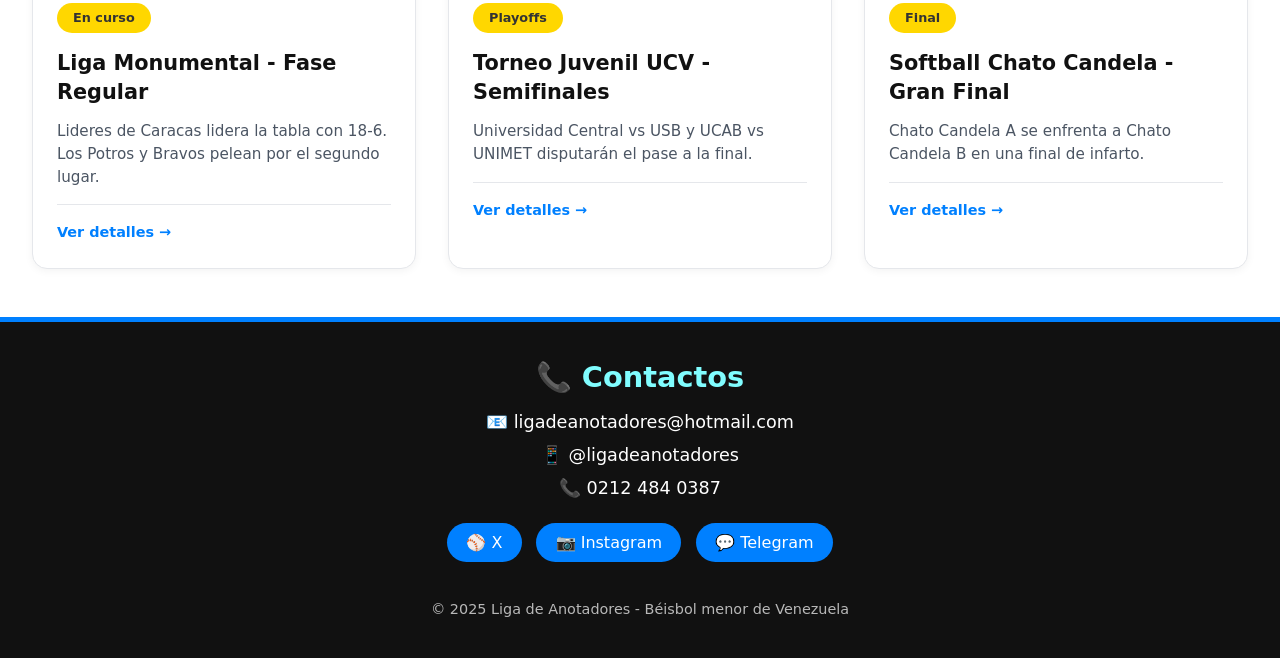
==== commit e2d9e100: "box score y otros cambios" ====
--- a/index.html
+++ b/index.html
@@ -371,7 +371,7 @@
             }
         }
 
-        /* Resultados del fin de semana - Versión compacta */
+        /* Resultados del fin de semana - Versión compacta con 2 columnas */
         .resultados-semana {
             background: white;
             border-radius: 12px;
@@ -414,18 +414,17 @@
         }
 
         .resultados-grid {
-            display: flex;
-            flex-direction: column;
-            gap: 0.4rem;
+            display: grid;
+            grid-template-columns: repeat(2, 1fr);
+            gap: 0.5rem;
         }
 
         .resultado-item {
-            padding: 0.4rem 0.6rem;
+            padding: 0.5rem 0.8rem;
             background: #f8fafc;
-            border-radius: 6px;
+            border-radius: 8px;
             transition: 0.2s;
             border: 1px solid #e5e7eb;
-            font-size: 0.85rem;
         }
 
         .resultado-item:hover {
@@ -439,20 +438,20 @@
             flex-wrap: wrap;
             gap: 0.3rem;
             font-weight: 600;
+            font-size: 0.9rem;
         }
 
         .equipo-local, .equipo-visitante {
             font-weight: 600;
-        }
-
-        .equipo-local {
-            text-align: right;
         }
 
         .resultado-marcador {
             font-weight: 800;
             color: var(--primary-blue);
-            font-size: 0.9rem;
+            font-size: 1rem;
+            background: white;
+            padding: 0.1rem 0.4rem;
+            border-radius: 6px;
         }
 
         .resultado-guion {
@@ -463,36 +462,15 @@
         .resultado-liga {
             color: #64748b;
             font-size: 0.7rem;
-            margin-left: 0.5rem;
+            margin-left: 0.3rem;
             font-weight: normal;
         }
 
         .resultado-fecha {
             color: #64748b;
             font-size: 0.7rem;
-            margin-left: 0.5rem;
+            margin-left: 0.3rem;
             font-weight: normal;
-        }
-
-        .resultados-footer {
-            text-align: center;
-            padding-top: 0.5rem;
-            border-top: 1px solid #e5e7eb;
-            margin-top: 0.5rem;
-        }
-
-        .ver-todos {
-            display: inline-block;
-            color: var(--primary-blue);
-            text-decoration: none;
-            font-weight: 600;
-            font-size: 0.8rem;
-            transition: 0.2s;
-        }
-
-        .ver-todos:hover {
-            transform: translateX(3px);
-            text-decoration: underline;
         }
 
         @media (max-width: 768px) {
@@ -501,8 +479,9 @@
                 padding: 0.8rem 1rem;
             }
             
-            .resultado-equipos {
-                justify-content: center;
+            .resultados-grid {
+                grid-template-columns: 1fr;
+                gap: 0.4rem;
             }
         }
 
@@ -526,6 +505,22 @@
             top: 100%;
             margin-top: 0;
         }
+        .resultado-item {
+    padding: 0.5rem 0.8rem;
+    background: #f8fafc;
+    border-radius: 8px;
+    transition: 0.2s;
+    border: 1px solid #e5e7eb;
+    text-decoration: none;
+    display: block;
+    color: inherit;
+}
+
+.resultado-item:hover {
+    background: white;
+    border-color: var(--primary-blue);
+    cursor: pointer;
+}
     </style>
 </head>
 <body>
@@ -571,65 +566,74 @@
             <span class="resultados-fecha">27-28 Mar 2025</span>
         </div>
         <div class="resultados-grid">
-            <div class="resultado-item">
-                <div class="resultado-equipos">
-                    <span class="equipo-local">Potros de Bolívar</span>
-                    <span class="resultado-marcador">4</span>
-                    <span class="resultado-guion">-</span>
-                    <span class="resultado-marcador">2</span>
-                    <span class="equipo-visitante">Lideres de Caracas</span>
-                    <span class="resultado-liga">🏆 Monumental</span>
-                    <span class="resultado-fecha">📅 27/03</span>
-                </div>
-            </div>
-            <div class="resultado-item">
-                <div class="resultado-equipos">
-                    <span class="equipo-local">Bravos de Miranda</span>
-                    <span class="resultado-marcador">5</span>
-                    <span class="resultado-guion">-</span>
-                    <span class="resultado-marcador">3</span>
-                    <span class="equipo-visitante">Caciques de Vargas</span>
-                    <span class="resultado-liga">🏆 Monumental</span>
-                    <span class="resultado-fecha">📅 27/03</span>
-                </div>
-            </div>
-            <div class="resultado-item">
-                <div class="resultado-equipos">
-                    <span class="equipo-local">Universidad Central</span>
-                    <span class="resultado-marcador">6</span>
-                    <span class="resultado-guion">-</span>
-                    <span class="resultado-marcador">4</span>
-                    <span class="equipo-visitante">USB</span>
-                    <span class="resultado-liga">🎓 Juvenil UCV</span>
-                    <span class="resultado-fecha">📅 26/03</span>
-                </div>
-            </div>
-            <div class="resultado-item">
-                <div class="resultado-equipos">
-                    <span class="equipo-local">Vecinos Unidos</span>
-                    <span class="resultado-marcador">3</span>
-                    <span class="resultado-guion">-</span>
-                    <span class="resultado-marcador">2</span>
-                    <span class="equipo-visitante">San Bernardino</span>
-                    <span class="resultado-liga">🏘️ Intervecinal</span>
-                    <span class="resultado-fecha">📅 26/03</span>
-                </div>
-            </div>
-            <div class="resultado-item">
-                <div class="resultado-equipos">
-                    <span class="equipo-local">Candela A</span>
-                    <span class="resultado-marcador">8</span>
-                    <span class="resultado-guion">-</span>
-                    <span class="resultado-marcador">6</span>
-                    <span class="equipo-visitante">Candela B</span>
-                    <span class="resultado-liga">🥎 Chato Candela</span>
-                    <span class="resultado-fecha">📅 25/03</span>
-                </div>
-            </div>
-        </div>
-        <div class="resultados-footer">
-            <a href="#" class="ver-todos">Ver todos los resultados →</a>
-        </div>
+    <a href="box-score.html?liga=Monumental&categoria=Juvenil&local=Potros%20de%20Bolívar&local_runs=4&visitante=Lideres%20de%20Caracas&visitante_runs=2&fecha=27/03/2025&lugar=Estadio%20Monumental" class="resultado-item">
+        <div class="resultado-equipos">
+            <span class="equipo-local">Potros de Bolívar</span>
+            <span class="resultado-marcador">4</span>
+            <span class="resultado-guion">-</span>
+            <span class="resultado-marcador">2</span>
+            <span class="equipo-visitante">Lideres de Caracas</span>
+            <span class="resultado-liga">🏆 Monumental</span>
+            <span class="resultado-fecha">📅 27/03</span>
+        </div>
+    </a>
+    <a href="box-score.html?liga=Monumental&categoria=Juvenil&local=Potros%20de%20Bolívar&local_runs=4&visitante=Lideres%20de%20Caracas&visitante_runs=2&fecha=27/03/2025&lugar=Estadio%20Monumental" class="resultado-item">
+        <div class="resultado-equipos">
+            <span class="equipo-local">Bravos de Miranda</span>
+            <span class="resultado-marcador">5</span>
+            <span class="resultado-guion">-</span>
+            <span class="resultado-marcador">3</span>
+            <span class="equipo-visitante">Caciques de Vargas</span>
+            <span class="resultado-liga">🏆 Monumental</span>
+            <span class="resultado-fecha">📅 27/03</span>
+        </div>
+    </a>
+    <a href="box-score.html?liga=Monumental&categoria=Juvenil&local=Potros%20de%20Bolívar&local_runs=4&visitante=Lideres%20de%20Caracas&visitante_runs=2&fecha=27/03/2025&lugar=Estadio%20Monumental" class="resultado-item">
+        <div class="resultado-equipos">
+            <span class="equipo-local">Universidad Central</span>
+            <span class="resultado-marcador">6</span>
+            <span class="resultado-guion">-</span>
+            <span class="resultado-marcador">4</span>
+            <span class="equipo-visitante">USB</span>
+            <span class="resultado-liga">🎓 Juvenil UCV</span>
+            <span class="resultado-fecha">📅 26/03</span>
+        </div>
+    </a>
+    <a href="box-score.html?liga=Monumental&categoria=Juvenil&local=Potros%20de%20Bolívar&local_runs=4&visitante=Lideres%20de%20Caracas&visitante_runs=2&fecha=27/03/2025&lugar=Estadio%20Monumental" class="resultado-item">
+        <div class="resultado-equipos">
+            <span class="equipo-local">Vecinos Unidos</span>
+            <span class="resultado-marcador">3</span>
+            <span class="resultado-guion">-</span>
+            <span class="resultado-marcador">2</span>
+            <span class="equipo-visitante">San Bernardino</span>
+            <span class="resultado-liga">🏘️ Intervecinal</span>
+            <span class="resultado-fecha">📅 26/03</span>
+        </div>
+    </a>
+    <a href="box-score.html?liga=Monumental&categoria=Juvenil&local=Potros%20de%20Bolívar&local_runs=4&visitante=Lideres%20de%20Caracas&visitante_runs=2&fecha=27/03/2025&lugar=Estadio%20Monumental" class="resultado-item">
+        <div class="resultado-equipos">
+            <span class="equipo-local">Candela A</span>
+            <span class="resultado-marcador">8</span>
+            <span class="resultado-guion">-</span>
+            <span class="resultado-marcador">6</span>
+            <span class="equipo-visitante">Candela B</span>
+            <span class="resultado-liga">🥎 Chato Candela</span>
+            <span class="resultado-fecha">📅 25/03</span>
+        </div>
+    </a>
+    <a href="box-score.html?liga=Monumental&categoria=Juvenil&local=Potros%20de%20Bolívar&local_runs=4&visitante=Lideres%20de%20Caracas&visitante_runs=2&fecha=27/03/2025&lugar=Estadio%20Monumental" class="resultado-item">
+        <div class="resultado-equipos">
+            <span class="equipo-local">Inter Lento A</span>
+            <span class="resultado-marcador">7</span>
+            <span class="resultado-guion">-</span>
+            <span class="resultado-marcador">4</span>
+            <span class="equipo-visitante">Inter Lento B</span>
+            <span class="resultado-liga">🏘️ Intervecinal</span>
+            <span class="resultado-fecha">📅 25/03</span>
+        </div>
+    </a>
+    <!-- ... más resultados ... -->
+</div>
     </div>
 
     <div class="hero">
